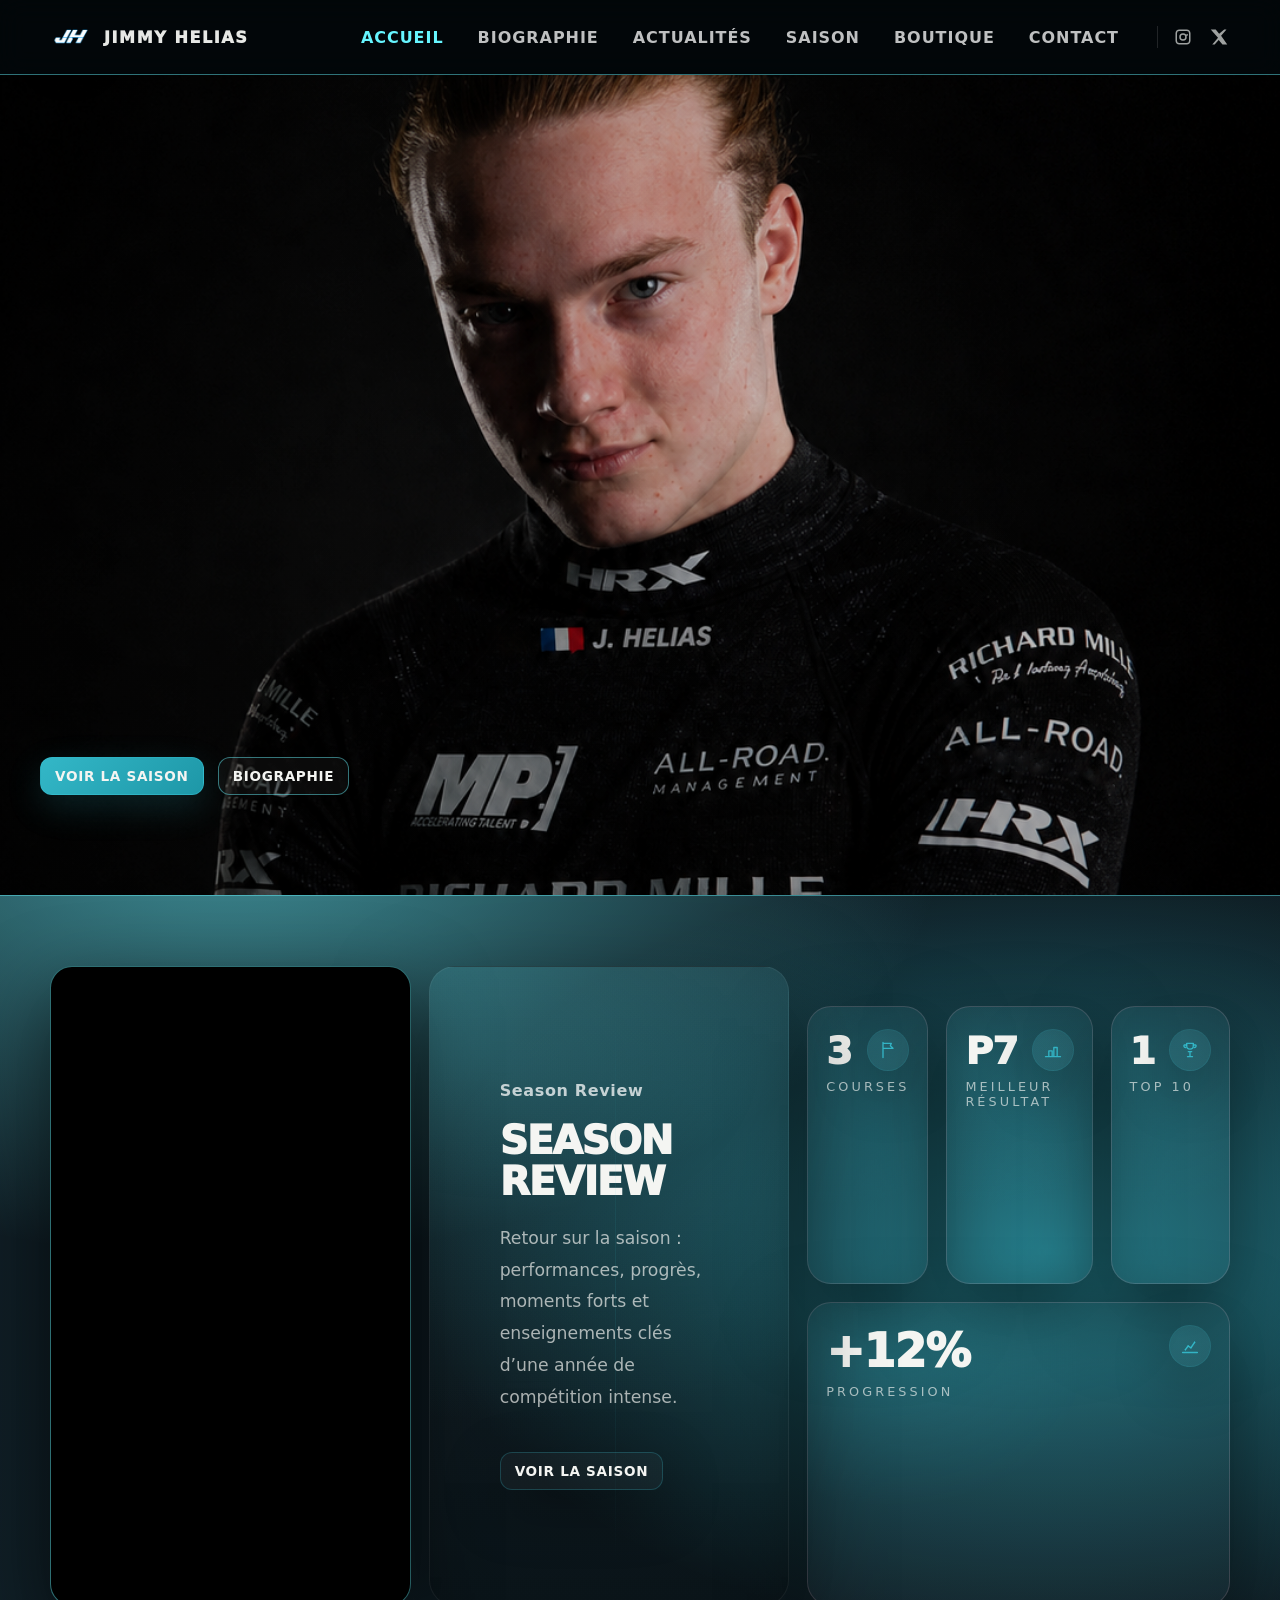
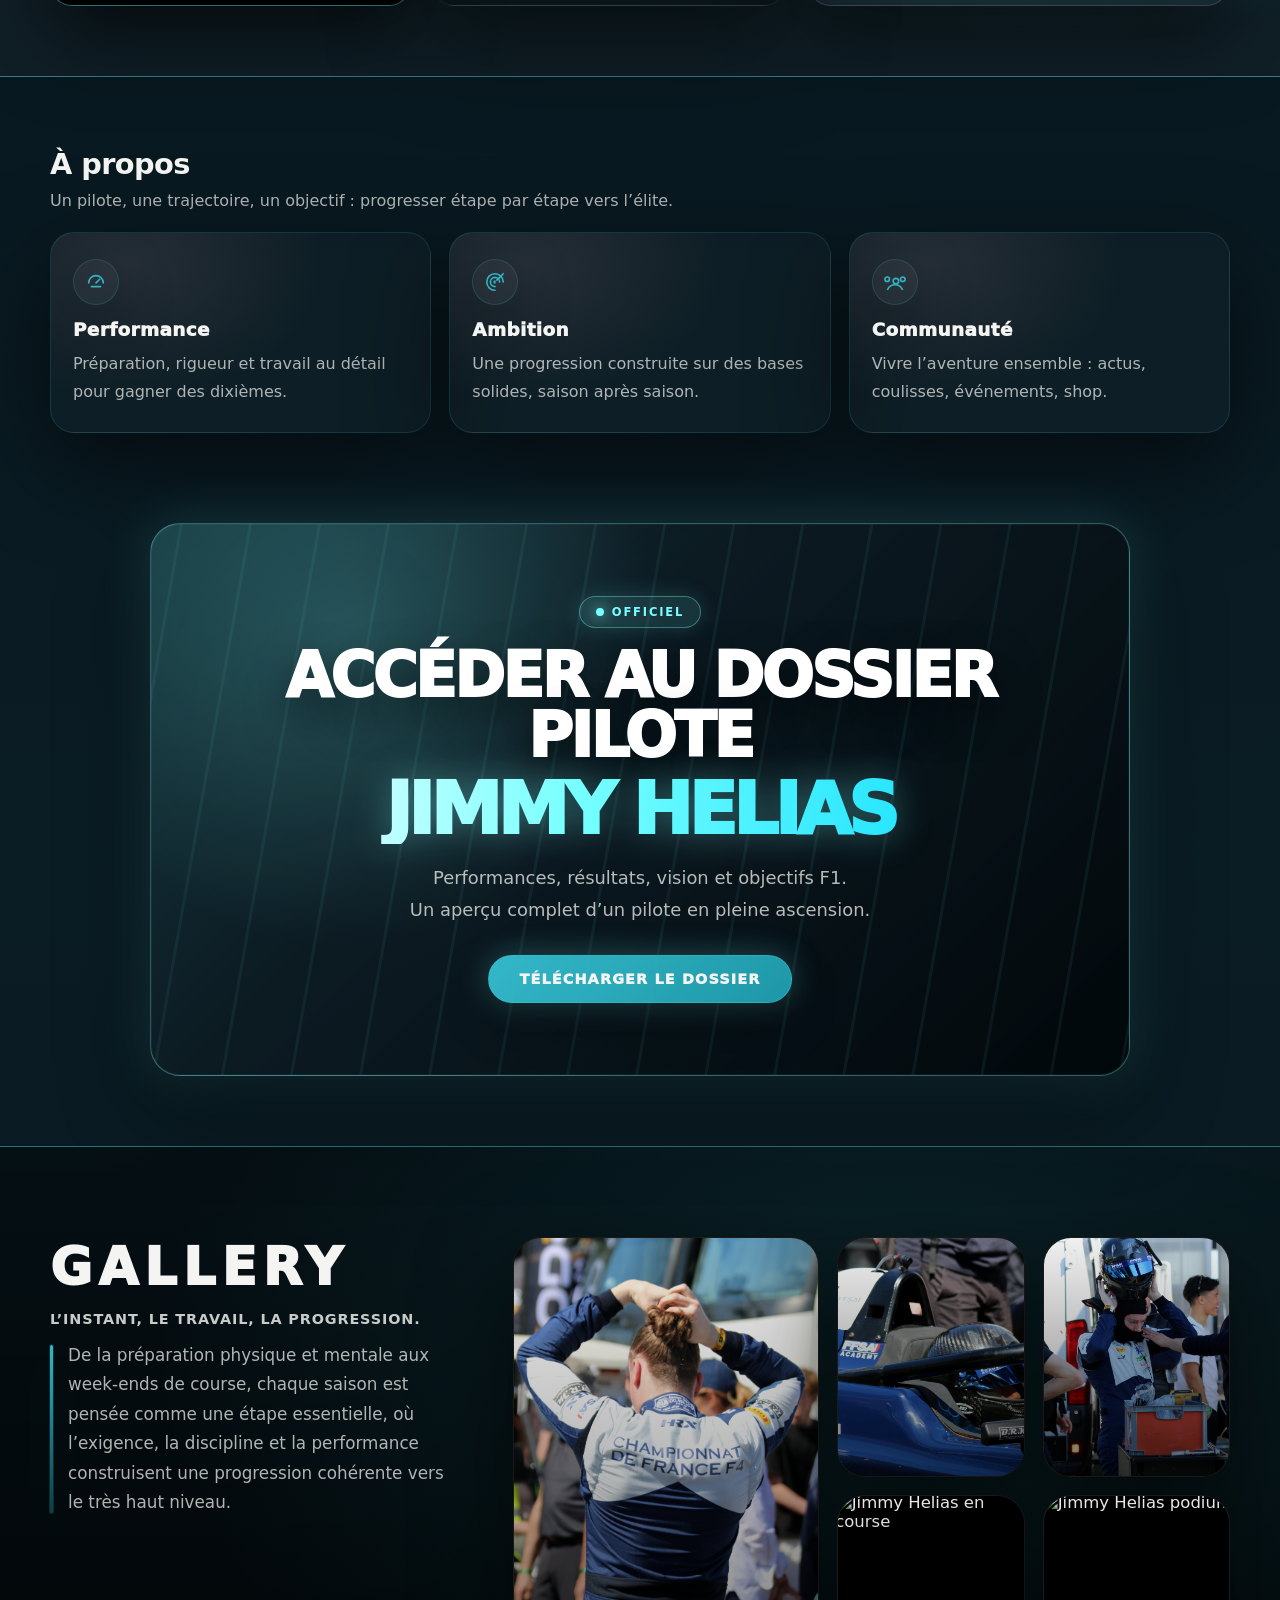
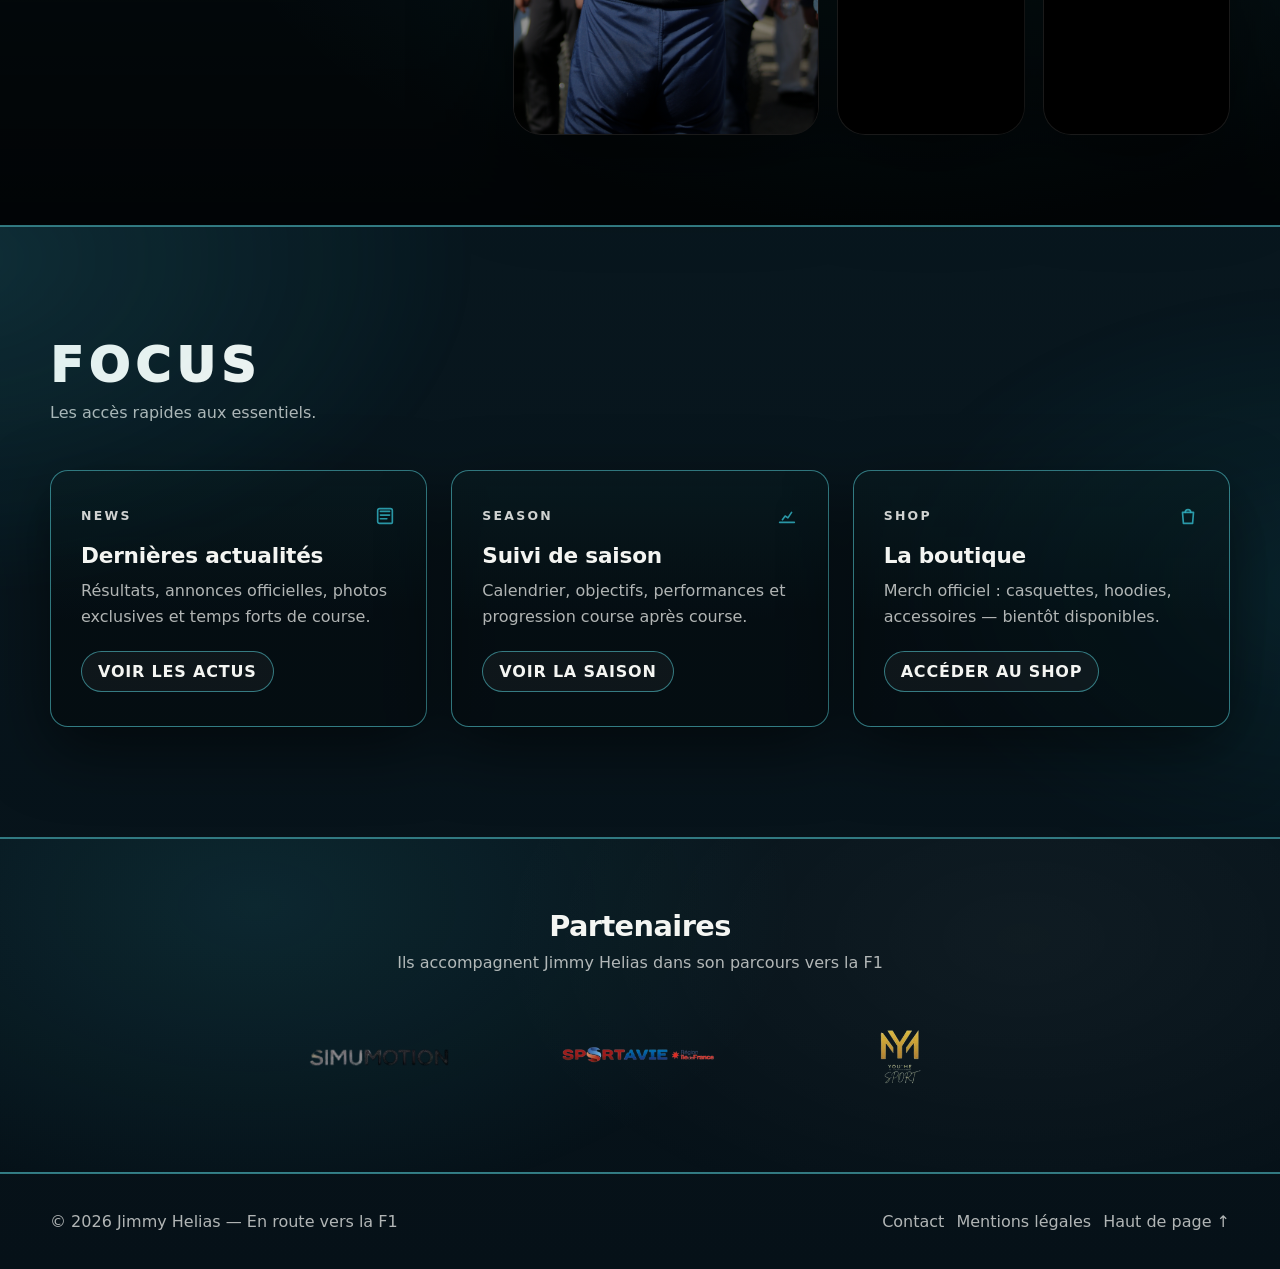
==== index.html @ 4a818747 "ajout des mentions legales" ====
<!doctype html>
<html lang="fr">
<head>
  <meta charset="utf-8" />
  <meta name="viewport" content="width=device-width, initial-scale=1" />
  <title>Jimmy Helias</title>
  <meta name="description" content="Site officiel de Jimmy Helias, pilote F4. En route vers la F1." />
  <link rel="stylesheet" href="assets/css/style.css" />
</head>

<script>
  (function(){
    const links = document.querySelectorAll('.gallerySection .galleryCard');
    if(!links.length) return;

    const lb = document.createElement('div');
    lb.className = 'lightbox';
    lb.innerHTML = `
      <button class="lb-close" aria-label="Fermer">×</button>
      <img class="lb-img" alt="">
    `;
    document.body.appendChild(lb);

    const img = lb.querySelector('.lb-img');
    const closeBtn = lb.querySelector('.lb-close');

    function open(src, alt){
      img.src = src;
      img.alt = alt || '';
      lb.classList.add('is-open');
      document.body.style.overflow = 'hidden';
    }
    function close(){
      lb.classList.remove('is-open');
      img.src = '';
      document.body.style.overflow = '';
    }

    links.forEach(a=>{
      a.addEventListener('click', (e)=>{
        e.preventDefault();
        const im = a.querySelector('img');
        open(a.getAttribute('href') || im.src, im?.alt);
      });
    });

    closeBtn.addEventListener('click', close);
    lb.addEventListener('click', (e)=>{ if(e.target === lb) close(); });
    document.addEventListener('keydown', (e)=>{ if(e.key === 'Escape') close(); });
  })();
</script>


<body>

  <!-- ================= INTRO : F1 START LIGHTS ================= -->
  <!-- ================= INTRO AVEC LOGO ================= -->
<div id="introLuxe" aria-hidden="true">
  <div class="luxe-bg" aria-hidden="true"></div>

  <div class="luxe-center">
    <img id="luxeLogo" src="assets/img/JH_NEON.png" alt="H88">
    <div class="luxe-sub">EN ROUTE VERS LA F1</div>
  </div>

  <!-- orb glow qui voyage vers le titre -->
  <div id="luxeOrb" aria-hidden="true"></div>

  <!-- flash doux à l'arrivée -->
  <div id="luxeFlash" aria-hidden="true"></div>
</div>


  <!-- ================= FIN INTRO : F1 START LIGHTS ================= -->



<header class="site-header">
  <div class="container header-inner">
    <a class="brand" href="index.html" aria-label="Accueil">
      <img class="brand-logo" src="assets/img/JH_NEON.png" alt="H88" />
      <span class="brand-name">JIMMY HELIAS</span>
    </a>

    <button class="burger" type="button" aria-label="Ouvrir le menu" aria-expanded="false">
      <span></span><span></span><span></span>
    </button>

    <nav class="nav" aria-label="Navigation principale">
  <a class="nav-link is-active" href="index.html">Accueil</a>
  <a class="nav-link" href="biography.html">Biographie</a>
  <a class="nav-link" href="news.html">Actualités</a>
  <a class="nav-link" href="season.html">Saison</a>
  <a class="nav-link" href="shop.html">Boutique</a>
  <a class="nav-link" href="contact.html">Contact</a>

  <!--  Réseaux sociaux -->
  <div class="nav-socials" aria-label="Réseaux sociaux">
    <a class="nav-social" href="https://www.instagram.com/jimmy.helias/" target="_blank" rel="noopener" aria-label="Instagram">
      <svg viewBox="0 0 24 24" class="nav-icon" aria-hidden="true">
        <path d="M7 2C4.24 2 2 4.24 2 7v10c0 2.76 2.24 5 5 5h10c2.76 0 5-2.24 5-5V7c0-2.76-2.24-5-5-5H7zm10 2a3 3 0 0 1 3 3v10a3 3 0 0 1-3 3H7a3 3 0 0 1-3-3V7a3 3 0 0 1 3-3h10zm-5 3a5 5 0 1 0 0 10 5 5 0 0 0 0-10zm0 2a3 3 0 1 1 0 6 3 3 0 0 1 0-6zm5.5-.9a1.1 1.1 0 1 0 0 2.2 1.1 1.1 0 0 0 0-2.2z"/>
      </svg>
    </a>

    <a class="nav-social" href="https://x.com/" target="_blank" rel="noopener" aria-label="X">
      <svg viewBox="0 0 24 24" class="nav-icon" aria-hidden="true">
        <path d="M18.9 2H22l-7.2 8.2L23 22h-6.4l-5-6.1L6.2 22H3l7.7-8.9L1 2h6.6l4.6 5.6L18.9 2z"/>
      </svg>
    </a>
  </div>
</nav>

  </div>
</header>

<main>


  <!-- ================= HERO ================= -->
  <section class="hero hero-cinematic" id="top">
  <img
    class="hero-bg-image"
    src="assets/img/jimmyPhotoProShoot.png"
    alt="Jimmy Helias – Pilote F4"
  >

  <div class="hero-overlay" aria-hidden="true"></div>

  <div class="container hero-content hero-content--buttons-only">
    <div class="hero-copy hero-copy--buttons-only">
      <div class="actions hero-actions-only">
        <a class="btn btn-primary" href="season.html">Voir la saison</a>
        <a class="btn btn-outline" href="biography.html">Biographie</a>
      </div>
    </div>
  </div>
</section>



<section class="section alt" id="videos">
  <div class="container videos-layout">

    <!-- LEFT : videos -->
    <div class="videos-left">

      <div class="video-grid">
        <div class="video-card">
          <video src="assets/vdo/vdo1.mp4" autoplay muted loop playsinline></video>
        </div>


    <!-- RIGHT : season review -->
    <aside class="season-review">
      <span class="season-tag">Season Review</span>

      <h3>SEASON REVIEW</h3>

      <p>
        Retour sur la saison : performances, progrès, moments forts
        et enseignements clés d’une année de compétition intense.
      </p>

      <a href="season.html" class="btn btn-outline">
        Voir la saison
      </a>
    </aside>

  <div class="season-stats">
  <div class="stat">
    <div class="stat-top">
      <span class="value">3</span>

      <span class="stat-icoWrap">
        <!-- Flag icon -->
        <svg class="stat-ico" viewBox="0 0 24 24" aria-hidden="true">
          <path d="M6 3v18M6 4h10l-1.2 3L18 10H6" fill="none" stroke="currentColor" stroke-width="1.8" stroke-linecap="round" stroke-linejoin="round"/>
        </svg>
      </span>
    </div>
    <span class="label">Courses</span>
  </div>

  <div class="stat">
    <div class="stat-top">
      <span class="value">P7</span>

      <span class="stat-icoWrap">
        <!-- Podium icon -->
        <svg class="stat-ico" viewBox="0 0 24 24" aria-hidden="true">
          <path d="M7 20v-7h4v7M13 20V9h4v11M3 20h18" fill="none" stroke="currentColor" stroke-width="1.8" stroke-linecap="round" stroke-linejoin="round"/>
        </svg>
      </span>
    </div>
    <span class="label">Meilleur résultat</span>
  </div>

  <div class="stat">
    <div class="stat-top">
      <span class="value">1</span>

      <span class="stat-icoWrap">
        <!-- Trophy icon -->
        <svg class="stat-ico" viewBox="0 0 24 24" aria-hidden="true">
          <path d="M8 4h8v3a4 4 0 0 1-8 0V4Z" fill="none" stroke="currentColor" stroke-width="1.8" stroke-linejoin="round"/>
          <path d="M10 14h4M9 20h6M12 14v6" fill="none" stroke="currentColor" stroke-width="1.8" stroke-linecap="round"/>
          <path d="M8 6H5a2 2 0 0 0 2 3M16 6h3a2 2 0 0 1-2 3" fill="none" stroke="currentColor" stroke-width="1.8" stroke-linecap="round" stroke-linejoin="round"/>
        </svg>
      </span>
    </div>
    <span class="label">Top 10</span>
  </div>

  <div class="stat wide">
    <div class="stat-top">
      <span class="value">+12%</span>

      <span class="stat-icoWrap">
        <!-- Chart icon -->
        <svg class="stat-ico big" viewBox="0 0 24 24" aria-hidden="true">
          <path d="M4 19h16M7 16l3-4 3 2 4-6" fill="none" stroke="currentColor" stroke-width="1.8" stroke-linecap="round" stroke-linejoin="round"/>
          <path d="M7 16v0M10 12v0M13 14v0M17 8v0" fill="none" stroke="currentColor" stroke-width="1.8" stroke-linecap="round"/>
        </svg>
      </span>
    </div>
    <span class="label">Progression</span>
  </div>
</div>

</section>



  <!-- ================= À PROPOS ================= -->
  <section class="section" id="about">
  <div class="container">
    <div class="section-head">
      <h2>À propos</h2>
      <p>Un pilote, une trajectoire, un objectif : progresser étape par étape vers l’élite.</p>
    </div>

    <div class="about-grid">

      <article class="about-card">
        <div class="about-icoWrap">
          <!-- Speed / Performance -->
          <svg class="about-ico" viewBox="0 0 24 24" aria-hidden="true">
            <path d="M4 13a8 8 0 1 1 16 0" fill="none" stroke="currentColor" stroke-width="1.8" stroke-linecap="round"/>
            <path d="M12 13l4-4" fill="none" stroke="currentColor" stroke-width="1.8" stroke-linecap="round"/>
            <path d="M7 17h10" fill="none" stroke="currentColor" stroke-width="1.8" stroke-linecap="round"/>
          </svg>
        </div>
        <h3>Performance</h3>
        <p>Préparation, rigueur et travail au détail pour gagner des dixièmes.</p>
      </article>

      <article class="about-card">
        <div class="about-icoWrap">
          <!-- Target / Ambition -->
          <svg class="about-ico" viewBox="0 0 24 24" aria-hidden="true">
            <path d="M12 21a9 9 0 1 1 9-9" fill="none" stroke="currentColor" stroke-width="1.8" stroke-linecap="round"/>
            <path d="M12 17a5 5 0 1 1 5-5" fill="none" stroke="currentColor" stroke-width="1.8" stroke-linecap="round"/>
            <path d="M12 13a1 1 0 1 1 0-2" fill="none" stroke="currentColor" stroke-width="1.8" stroke-linecap="round"/>
            <path d="M14 10l7-7" fill="none" stroke="currentColor" stroke-width="1.8" stroke-linecap="round"/>
          </svg>
        </div>
        <h3>Ambition</h3>
        <p>Une progression construite sur des bases solides, saison après saison.</p>
      </article>

      <article class="about-card">
        <div class="about-icoWrap">
          <!-- Community -->
          <svg class="about-ico" viewBox="0 0 24 24" aria-hidden="true">
            <path d="M16 11a3 3 0 1 0-6 0c0 1.7 1.3 3 3 3s3-1.3 3-3Z" fill="none" stroke="currentColor" stroke-width="1.8" stroke-linejoin="round"/>
            <path d="M4 20c1.5-3 4.3-5 8-5s6.5 2 8 5" fill="none" stroke="currentColor" stroke-width="1.8" stroke-linecap="round"/>
            <path d="M6 9a2.5 2.5 0 1 0-5 0c0 1.4 1.1 2.5 2.5 2.5S6 10.4 6 9Z" fill="none" stroke="currentColor" stroke-width="1.8" stroke-linejoin="round"/>
            <path d="M23 9a2.5 2.5 0 1 0-5 0c0 1.4 1.1 2.5 2.5 2.5S23 10.4 23 9Z" fill="none" stroke="currentColor" stroke-width="1.8" stroke-linejoin="round"/>
          </svg>
        </div>
        <h3>Communauté</h3>
        <p>Vivre l’aventure ensemble : actus, coulisses, événements, shop.</p>
      </article>

    </div>


    <div class="about-cta ultra">

  <div class="about-cta-content">
    <span class="cta-badge">Officiel</span>

    <h3>
      Accéder au dossier pilote
      <span class="cta-accent">Jimmy Helias</span>
    </h3>

    <p>
      Performances, résultats, vision et objectifs F1.<br>
      Un aperçu complet d’un pilote en pleine ascension.
    </p>

    <a href="assets/pdf/dossier_jimmy.pdf" class="btn btn-primary" target="_blank">
      Télécharger le dossier
    </a>
  </div>

</div>



  </div>
</section>

<!-- ================= gallery ================= -->

<section class="section gallerySection" id="gallery">
  <div class="container galleryLayout">

    <!-- LEFT (sticky) -->
    <div class="galleryLeft">
      <div class="galleryHead">
        <h2 class="galleryTitle">GALLERY</h2>
        <p class="galleryKicker">L’instant, le travail, la progression.</p>

        <blockquote class="galleryQuote">
          <span class="quoteBar" aria-hidden="true"></span>
          <p>
            De la préparation physique et mentale aux week-ends de course, chaque saison est pensée comme une étape essentielle,
            où l’exigence, la discipline et la performance construisent une progression cohérente vers le très haut niveau.
          </p>
        </blockquote>
      </div>
    </div>

    <!-- RIGHT (grid) -->
    <div class="galleryRight">
     <div class="galleryGrid galleryGrid--mag">

  <a class="galleryCard g2" href="assets/img/Dos.JPG">
    <img src="assets/img/Dos.JPG" alt="Jimmy Helias casque" />
  </a>

  <a class="galleryCard g3" href="assets/img/Voiture4.JPG">
    <img src="assets/img/Voiture4.JPG" alt="Jimmy Helias portrait kart" />
  </a>

  <!--  IMAGE AJOUTÉE ICI POUR COMBLER LE TROU -->
  <a class="galleryCard g7" href="assets/img/file.JPG">
    <img src="assets/img/file.JPG" alt="Jimmy Helias en course" />
  </a>

  <a class="galleryCard g4" href="assets/img/EnfileCasque.JPG">
    <img src="assets/img/EnfileCasque.JPG" alt="Jimmy Helias en piste" />
  </a>

  <a class="galleryCard g5" href="assets/img/VoitureDepart.JPG">
    <img src="assets/img/VoitureDepart.JPG" alt="Jimmy Helias podium" />
  </a>

  <a class="galleryCard g6" href="assets/img/EnfileCasque.JPG">
    <img src="assets/img/EnfileCasque.JPG" alt="Jimmy Helias trophée" />
  </a>

</div>

    </div>

  </div>
</section>


  <!-- ================= FOCUS ================= -->
  <!-- ================= FOCUS ================= -->
<section class="section focusSection" id="focus">
  <div class="focusBg" aria-hidden="true"></div>

  <div class="container">
    <div class="focusHead">
      <h2 class="focusTitle">FOCUS</h2>
      <p class="focusSubtitle">Les accès rapides aux essentiels.</p>
    </div>

    <div class="focusGrid">

      <!-- NEWS -->
      <article class="focusCard">
        <div class="focusTop">
          <span class="focusTag">NEWS</span>

          <svg class="focusIco" viewBox="0 0 24 24" aria-hidden="true">
            <path d="M7 7h10M7 11h10M7 15h7" fill="none" stroke="currentColor" stroke-width="1.8" stroke-linecap="round"/>
            <path d="M6 4h12a2 2 0 0 1 2 2v13a1 1 0 0 1-1 1H6a2 2 0 0 1-2-2V6a2 2 0 0 1 2-2Z"
              fill="none" stroke="currentColor" stroke-width="1.8" stroke-linejoin="round"/>
          </svg>
        </div>

        <h3>Dernières actualités</h3>
        <p>Résultats, annonces officielles, photos exclusives et temps forts de course.</p>
        <a class="focusBtn" href="news.html">Voir les actus</a>
      </article>

      <!-- SEASON -->
      <article class="focusCard">
        <div class="focusTop">
          <span class="focusTag">SEASON</span>

          <svg class="focusIco" viewBox="0 0 24 24" aria-hidden="true">
            <path d="M4 19h16" fill="none" stroke="currentColor" stroke-width="1.8" stroke-linecap="round"/>
            <path d="M7 16l3-4 3 2 4-6" fill="none" stroke="currentColor" stroke-width="1.8" stroke-linecap="round" stroke-linejoin="round"/>
          </svg>
        </div>

        <h3>Suivi de saison</h3>
        <p>Calendrier, objectifs, performances et progression course après course.</p>
        <a class="focusBtn" href="season.html">Voir la saison</a>
      </article>

      <!-- SHOP -->
      <article class="focusCard">
        <div class="focusTop">
          <span class="focusTag">SHOP</span>

          <svg class="focusIco" viewBox="0 0 24 24" aria-hidden="true">
            <path d="M6 8h12l-1 12H7L6 8Z" fill="none" stroke="currentColor" stroke-width="1.8" stroke-linejoin="round"/>
            <path d="M9 8a3 3 0 0 1 6 0" fill="none" stroke="currentColor" stroke-width="1.8" stroke-linecap="round"/>
          </svg>
        </div>

        <h3>La boutique</h3>
        <p>Merch officiel : casquettes, hoodies, accessoires — bientôt disponibles.</p>
        <a class="focusBtn" href="shop.html">Accéder au shop</a>
      </article>

    </div>
  </div>
</section>

<section class="partnersSection">
  <div class="container">

    <div class="section-head">
      <h2>Partenaires</h2>
      <p>Ils accompagnent Jimmy Helias dans son parcours vers la F1</p>
    </div>

    <div class="partnersGrid">

      <div class="partnerLogo">
        <img src="assets/img/partners/Partenaires a garder/simumotion.png" alt="Simumotion" />
      </div>

      <div class="partnerLogo">
        <img src="assets/img/partners/Partenaires a garder/sportavie.png" alt="Sportavie" />
      </div>

      <div class="partnerLogo">
        <img src="assets/img/partners/Partenaires a garder/youme.png" alt="Youme Sport" />
      </div>

    </div>

  </div>
</section>



</main>

<footer class="footer">
  <div class="container footer-inner">
    <p>© <span id="year"></span> Jimmy Helias — En route vers la F1</p>
    <div class="footer-links">
      <a href="contact.html">Contact</a>
      <a href="mentions-legales.html">Mentions légales</a>
      <a href="#top">Haut de page ↑</a>
    </div>
  </div>
</footer>

<script src="assets/js/main.js"></script>
<script>
  document.getElementById("year").textContent = new Date().getFullYear();
</script>




<script>
(() => {
  const intro = document.getElementById("introLuxe");
  const logo  = document.getElementById("luxeLogo");
  const orb   = document.getElementById("luxeOrb");
  const flash = document.getElementById("luxeFlash");
  const target = document.getElementById("heroTitle");

  document.body.classList.add("intro-lock");

  const px = n => `${Math.round(n)}px`;

  function exitClean(){
    document.body.classList.remove("intro-lock");
    document.body.classList.add("intro-reveal");
    intro.classList.add("is-out");
    setTimeout(() => intro.remove(), 700);
  }

  window.addEventListener("load", () => {
    if(!target){
      console.warn("[IntroLuxe] Ajoute id='heroTitle' sur ton H1.");
      setTimeout(exitClean, 1200);
      return;
    }

    // pause courte pour laisser respirer le logo
    setTimeout(() => {
      const rLogo = logo.getBoundingClientRect();
      const rT = target.getBoundingClientRect();

      // départ : centre logo
      const startX = rLogo.left + rLogo.width / 2;
      const startY = rLogo.top  + rLogo.height / 2;

      // arrivée : sur le titre (zone “haut gauche” élégante)
      const endX = rT.left + Math.min(92, rT.width * 0.22);
      const endY = rT.top  + Math.min(38, rT.height * 0.45);

      // placer orb au départ
      orb.style.left = px(startX - 9);
      orb.style.top  = px(startY - 9);
      orb.style.opacity = "1";

      // logo se fond délicatement
      logo.animate([
        { opacity: 1, transform: "translateY(0) scale(1)", filter:"drop-shadow(0 0 22px rgba(24,194,125,.22))" },
        { opacity: 0, transform: "translateY(0) scale(.985)", filter:"drop-shadow(0 0 0 rgba(24,194,125,0))" }
      ], { duration: 520, easing: "cubic-bezier(.2,1,.2,1)", fill: "forwards" });

      // trajectoire : courbe subtile (très luxe)
      const midX = (startX + endX)/2 + 80;
      const midY = (startY + endY)/2 - 60;

      // travel orb
      orb.animate([
        { left: px(startX - 9), top: px(startY - 9), transform:"scale(1.0)" },
        { left: px(midX   - 9), top: px(midY   - 9), transform:"scale(1.55)" },
        { left: px(endX   - 9), top: px(endY   - 9), transform:"scale(1.10)" }
      ], { duration: 1050, easing: "cubic-bezier(.2,1,.2,1)", fill: "forwards" });

      // pulsation douce (pas agressive)
      orb.animate([
        { boxShadow:"0 0 14px rgba(24,194,125,.55), 0 0 46px rgba(24,194,125,.18)" },
        { boxShadow:"0 0 20px rgba(24,194,125,.70), 0 0 70px rgba(24,194,125,.22)" },
        { boxShadow:"0 0 14px rgba(24,194,125,.55), 0 0 46px rgba(24,194,125,.18)" }
      ], { duration: 1050, easing:"ease-in-out", fill:"forwards" });

      // arrivée : flash doux + halo sur titre + orb qui se dissout
      setTimeout(() => {
        flash.style.setProperty("--fx", px(endX));
        flash.style.setProperty("--fy", px(endY));
        flash.animate([{opacity:0},{opacity:1},{opacity:0}], {
          duration: 420, easing:"ease-out", fill:"forwards"
        });

        target.animate([
          { filter:"drop-shadow(0 0 0 rgba(24,194,125,0))" },
          { filter:"drop-shadow(0 0 22px rgba(24,194,125,.35))" },
          { filter:"drop-shadow(0 0 0 rgba(24,194,125,0))" }
        ], { duration: 520, easing:"cubic-bezier(.2,1,.2,1)" });

        orb.animate([
          { opacity:1, transform:"scale(1.10)" },
          { opacity:0, transform:"scale(2.0)" }
        ], { duration: 520, easing:"ease-out", fill:"forwards" });

      }, 980);

      // sortie + reveal
      setTimeout(exitClean, 1450);

    }, 650);
  });
})();
</script>


</body>
</html>
---- assets/css/style.css ----
:root{
  --bg:#061118;
  --bg2:#0a1c24;

  --text:#f4f5f2;
  --muted:rgba(244,245,242,.72);

  --line:rgba(102,245,255,.45);

  --green:#66f5ff;
  --green2:#33eaff;

  --shadow: 0 18px 55px rgba(0,0,0,.45);
  --radius: 18px;
  --max: 1180px;
}



*{box-sizing:border-box}
html{scroll-behavior:smooth}

body{
  margin:0;
  font-family: system-ui, -apple-system, Segoe UI, Roboto, Arial, sans-serif;
  color:var(--text);
  background:
    radial-gradient(1200px 760px at 18% 18%, rgba(102,245,255,.55), transparent 60%),
    radial-gradient(1050px 650px at 82% 28%, rgba(51,234,255,.45), transparent 60%),
    linear-gradient(180deg, var(--bg) 0%, var(--bg2) 55%, var(--bg) 100%);
}



a{color:inherit; text-decoration:none}
img{max-width:100%; display:block}
.container{width:min(var(--max), calc(100% - 48px)); margin-inline:auto}

/* ================= SECTIONS ================= */
.section{padding:70px 0}
.section.alt{
  background: rgba(255,255,255,.03);
  border-top:1px solid var(--line);
  border-bottom:1px solid var(--line);
}
.section-head{margin-bottom:22px}
.section-head h2{
  margin:0 0 10px;
  font-size:1.8rem;
  letter-spacing:-.02em
}
.section-head p{
  margin:0;
  color:var(--muted);
  max-width:75ch
}

/* ================= HEADER ================= */
.site-header{
  position:sticky;
  top:0;
  z-index:50;
  background: rgba(0,0,0,.62);  /* avant .78 */
  backdrop-filter: blur(12px);
  border-bottom:1px solid var(--line);
}

.header-inner{
  display:flex;
  align-items:center;
  justify-content:space-between;
  gap:16px;
  padding:16px 0;
}
.brand{
  display:flex;
  align-items:center;
  gap:12px;
  font-weight:950;
  letter-spacing:.10em;
  text-transform:uppercase;
}
.brand-logo{
  width:42px;
  height:42px;
  object-fit:contain;
  filter: drop-shadow(0 12px 25px rgba(0,0,0,.45));
}
.brand-name{
  font-size:1rem;
  opacity:.95
}

.nav{
  display:flex;
  align-items:center;
  gap:14px
}
.nav-link{
  font-weight:850;
  letter-spacing:.06em;
  text-transform:uppercase;
  color:rgba(255,255,255,.75);
  padding:10px;
  border-radius:12px;
  transition:.2s ease;
}
.nav-link:hover{
  color:#fff;
  background:rgba(255,255,255,.06)
}
.nav-link.is-active{
  color:var(--green)
}

.burger{
  display:none;
  width:44px;
  height:44px;
  border-radius:14px;
  border:1px solid var(--line);
  background: rgba(255,255,255,.04);
  cursor:pointer;
}
.burger span{
  display:block;
  width:20px;
  height:2px;
  background: var(--text);
  margin:4px auto;
  border-radius:999px;
}

/* ================= HERO ================= */

.hero.hero-cinematic{
  position:relative;
  min-height:calc(100vh - 80px);
  display:flex;
  align-items:flex-end;
  overflow:hidden;
  background:#050708;
}

.hero-bg-image{
  position:absolute;
  inset:0;
  width:100%;
  height:100%;
  object-fit:cover;
  object-position:center;
  z-index:1;
}

.hero-overlay{
  position:absolute;
  inset:0;
  z-index:2;
  background:
    linear-gradient(90deg, rgba(0,0,0,.45) 0%, rgba(0,0,0,.22) 38%, rgba(0,0,0,.08) 100%),
    linear-gradient(180deg, rgba(0,0,0,.08) 0%, rgba(0,0,0,.04) 40%, rgba(0,0,0,.28) 100%);
}


/* position des boutons */
.hero-content{
  position:relative;
  z-index:3;
  width:100%;
  padding-bottom:100px; /* descend les boutons */
}

.hero-copy{
  max-width:620px;
  margin-left:40px; /* décale les boutons vers la droite */
}

/* boutons */
.actions{
  display:flex;
  gap:14px;
  align-items:center;
}

/* boutons plus petits */
.btn{
  display:inline-flex;
  align-items:center;
  justify-content:center;
  padding:10px 14px; /* réduit */
  border-radius:12px;
  font-size:.85rem; /* plus petit */
  font-weight:900;
  letter-spacing:.05em;
  text-transform:uppercase;
  border:1px solid var(--line);
  transition:.2s ease;
}

.btn-primary{
  background:linear-gradient(135deg, rgba(54,193,210,.95), rgba(31,159,176,.95));
  border-color:rgba(54,193,210,.45);
  box-shadow:0 12px 35px rgba(54,193,210,.18);
}

.btn-primary:hover{
  transform:translateY(-2px);
}

.btn-outline{
  background:rgba(255,255,255,.04);
}

.btn-outline:hover{
  background:rgba(255,255,255,.08);
}

/* on masque les anciens éléments hero */
.kicker,
.hero-main-title,
.hero-baseline,
.hero-slogan,
.hero-sub,
.hero-grid,
.hero-bg,
.hero-right,
.photoWrap,
.hero-photo,
.badge,
.hero-title-layered,
.hero-role{
  display:none;
}

/* mobile */
@media (max-width:760px){

  .hero-content{
    padding-bottom:80px;
  }

  .actions{
    flex-direction:column;
    width:100%;
  }

  .actions .btn{
    width:100%;
  }

}

/* ================= FIN HERO ================= */


/* ================= FOOTER ================= */
.footer{
  border-top:1px solid var(--line);
  padding:22px 0;
  color:var(--muted);
}
.footer-inner{
  display:flex;
  align-items:center;
  justify-content:space-between;
  gap:12px;
  flex-wrap:wrap;
}
.footer-links{
  display:flex;
  gap:12px
}
.footer-links a:hover{
  text-decoration:underline
}

/* ================= RESPONSIVE ================= */
@media (max-width: 920px){
  .hero-grid{
    grid-template-columns:1fr;
    gap:22px
  }
  .photoWrap{
    margin:0;
    width:min(520px, 100%)
  }
}

@media (max-width: 760px){
  .burger{display:block}
  .nav{
    position:fixed;
    inset:78px 16px auto 16px;
    display:none;
    flex-direction:column;
    gap:10px;
    padding:14px;
    border-radius:18px;
    background: rgba(0,0,0,.92);
    border:1px solid var(--line);
    box-shadow: var(--shadow);
  }
  .nav.is-open{display:flex}
  .nav-link{
    width:100%;
    text-align:left
  }
}

/* ================= VIDEOS ================= */
.video-grid{
  display:grid;
  grid-template-columns: repeat(3, 1fr);
  gap:18px;
}

.video-card{
  position:relative;
  border-radius:22px;
  overflow:hidden;
  border:1px solid var(--line);
  background:#000;
  box-shadow: 0 30px 80px rgba(0,0,0,.65);
  transition:.35s ease;
}

.video-card:hover{
  transform: translateY(-6px);
  box-shadow: 0 40px 110px rgba(0,0,0,.85);
}

.video-card video{
  width:100%;
  height:100%;
  aspect-ratio: 9 / 16;
  object-fit:cover;
  display:block;
}

/* mobile */
@media (max-width: 920px){
  .video-grid{
    grid-template-columns:1fr;
  }
}

.video-card video{
  width:100%;
  height:100%;
  aspect-ratio: 9 / 16;
  object-fit:cover;
  display:block;
  pointer-events:none; /* empêche clic/pause */
}

/* ====== Social icons in navbar ====== */
.nav-socials{
  display:flex;
  align-items:center;
  gap:14px;
  margin-left:14px;
  padding-left:14px;
  border-left:1px solid rgba(255,255,255,.12);
}

.nav-social{
  display:flex;
  align-items:center;
  justify-content:center;
  width:22px;
  height:22px;
}

.nav-icon{
  width:18px;
  height:18px;
  fill: currentColor;
  color: rgba(244,245,242,.72);
  transition: transform .2s ease, color .2s ease, opacity .2s ease;
  opacity:.9;
}

.nav-social:hover .nav-icon{
  color: var(--green);
  transform: translateY(-2px);
  opacity:1;
}

/*  Option : cacher sur mobile si ton burger gère la nav différemment */
@media (max-width: 900px){
  .nav-socials{
    border-left:0;
    padding-left:0;
    margin-left:0;
  }
}


/* ================= OVERRIDE : SEASON REVIEW FULL RIGHT ================= */
/*  ne touche pas à la vidéo : on agit uniquement sur la colonne droite */

.videos-layout{
  /* garde ton layout, mais assure que la colonne droite s'étire */
  align-items: stretch;
}

/*  la colonne droite remplit toute la hauteur dispo */
.season-review{
  width:100%;
  height:100%;
  min-height: 680px;           /* ajuste si besoin, mais ne change pas la vidéo */
  display:flex;
  flex-direction:column;
  justify-content:center;      /* centre verticalement */
  gap:22px;
  padding:40px 60px 40px 0;    /* respire à droite */
}

/* “Season Review” (petit label) */
.season-review .season-tag{
  font-size:1rem;
  font-weight:850;
  color:rgba(255,255,255,.82);
  margin:0;
  padding:0;
  border:none;
  background:none;
  letter-spacing:.02em;
}

/* Titre */
.season-review h3{
  margin:0;
  font-size:2.5rem;
  line-height:1.05;
  font-weight:1000;
  letter-spacing:-.02em;
  text-transform:uppercase;
}

/* Texte : largeur confortable */
.season-review p{
  margin:0;
  max-width: 62ch;
  color:var(--muted);
  line-height:1.75;
  font-size:1.08rem;
}

/* Bouton */
.season-review .btn{
  margin-top:12px;
  width:max-content;
}

/* Responsive */
@media (max-width: 1100px){
  .season-review{
    min-height:auto;
    padding:0;
    justify-content:flex-start;
  }
}

/* ================= FORCE SEASON REVIEW FULL RIGHT ================= */

/*  La grille prend toute la largeur dispo */
.videos-layout{
  grid-template-columns: 520px 1fr; /* gauche = vidéo intacte | droite = plein espace */
  align-items: stretch;             /*  clé : étire la colonne droite */
}

/*  La colonne Season Review remplit TOUTE la hauteur et largeur */
.season-review{
  width:100%;
  height:100%;
  min-height:100%;                  /*  prend toute la colonne */
  
  display:flex;
  flex-direction:column;
  justify-content:center;

  padding:60px 80px 60px 0;         /* espace interne (respiration) */
  box-sizing:border-box;
}

/*  Le texte peut respirer mais la zone est pleine */
.season-review h3{
  font-size:2.6rem;
}

.season-review p{
  max-width:65ch;
}

/* Mobile : normal */
@media (max-width:1100px){
  .videos-layout{
    grid-template-columns:1fr;
  }
  .season-review{
    padding:0;
  }
}

/* ================= SEASON REVIEW : FULL RIGHT AREA ================= */

/*  La grille étire bien les colonnes */
.videos-layout{
  grid-template-columns: 520px 1fr;
  align-items: stretch;
}

/*  La colonne Season Review devient une ZONE pleine */
.season-review{
  position:relative;
  width:100%;
  height:100%;

  /* clé : le fond remplit TOUTE la droite */
  background:
    radial-gradient(800px 500px at 20% 30%, rgba(54,193,210,.18), transparent 65%),
    linear-gradient(180deg, rgba(0,0,0,.0), rgba(0,0,0,.35));

  padding:80px 100px 80px 80px; /* espace interne */
  box-sizing:border-box;

  display:flex;
  flex-direction:column;
  justify-content:center;
}

/*  Le contenu reste cadré à gauche (lisibilité premium) */
.season-review > *{
  max-width:640px;
}

/* Titre */
.season-review h3{
  font-size:3rem;
  line-height:1.05;
}

/* Texte */
.season-review p{
  line-height:1.8;
  font-size:1.08rem;
}

/* Bouton */
.season-review .btn{
  margin-top:18px;
}

/* Mobile */
@media (max-width:1100px){
  .videos-layout{
    grid-template-columns:1fr;
  }
  .season-review{
    padding:60px 24px;
    background:none;
  }
}

/* ===== SEASON STATS (droite) ===== */
.season-stats{
  display:grid;
  grid-template-columns: repeat(3, 1fr);
  gap:24px;
  margin-top:40px;
}

.stat{
  border:1px solid var(--line);
  border-radius:18px;
  padding:22px 18px;
  background: rgba(255,255,255,.03);
}

.stat.wide{
  grid-column: span 3;
}

.stat .value{
  font-size:2.2rem;
  font-weight:1000;
  letter-spacing:-.02em;
}

.stat .label{
  display:block;
  margin-top:6px;
  font-size:.8rem;
  letter-spacing:.18em;
  text-transform:uppercase;
  color:var(--muted);
}

/* ================= TUNING PREMIUM (SANS CHANGER LE LAYOUT) ================= */

/* Season review : un peu plus de respiration + contraste propre */
.season-review{
  padding:70px 70px 70px 70px;   /* + harmonieux */
  gap:20px;
  background:
    radial-gradient(900px 600px at 20% 15%, rgba(54,193,210,.16), transparent 60%),
    linear-gradient(180deg, rgba(255,255,255,.03), rgba(0,0,0,.35));
  border-radius: 26px;
  border: 1px solid rgba(255,255,255,.06);
  box-shadow: 0 35px 95px rgba(0,0,0,.55);
}

/* mini label */
.season-review .season-tag{
  font-weight:900;
  opacity:.9;
  letter-spacing:.04em;
}

/* titre : plus “F1 card” */
.season-review h3{
  font-size:2.45rem;
  letter-spacing:-.03em;
}

/* texte : un poil plus lisible */
.season-review p{
  color: rgba(244,245,242,.68);
  line-height:1.85;
}

/* bouton : plus premium (border + glow léger) */
.season-review .btn{
  border-color: rgba(54,193,210,.24);
  background: rgba(255,255,255,.03);
  box-shadow: 0 18px 55px rgba(0,0,0,.35);
}
.season-review .btn:hover{
  transform: translateY(-2px);
  border-color: rgba(54,193,210,.45);
  background: rgba(54,193,210,.08);
}

/* ================= STATS : glow discret + hauteur harmonisée ================= */
.season-stats{
  gap:18px;
}

/* cartes stats plus clean */
.stat{
  border: 1px solid rgba(254,193,210,.16);
  background:
    radial-gradient(320px 240px at 20% 20%, rgba(54,193,210,.10), transparent 60%),
    rgba(255,255,255,.02);
  box-shadow: 0 30px 80px rgba(0,0,0,.55);
  border-radius: 24px;
  min-height: 155px;
}

.stat:hover{
  transform: translateY(-6px);
  border-color: rgba(54,193,210,.30);
  box-shadow: 0 45px 120px rgba(0,0,0,.75);
}

/* valeur */
.stat .value{
  font-size:2.35rem;
}

/* label */
.stat .label{
  opacity:.9;
  letter-spacing:.24em;
}

/* grande carte */
.stat.wide{
  min-height: 180px;
}
.stat.wide .value{
  font-size:2.85rem;
}

/* ================= OPTION PRO : séparateur vertical fin (très classe) ================= */
.videos-layout{
  position:relative;
}
.videos-layout::after{
  content:"";
  position:absolute;
  top:40px;
  bottom:40px;
  left: calc(520px + 45px); /* ajuste si ton gap change */
  width:1px;
  background: linear-gradient(to bottom, transparent, rgba(54,193,210,.18), transparent);
  opacity:.55;
  pointer-events:none;
}

/* mobile : on enlève la “carte” et le séparateur */
@media (max-width:1100px){
  .season-review{
    padding:36px 22px;
    border-radius: 22px;
  }
  .videos-layout::after{display:none;}
}


/* ================= ICONS PREMIUM F1 (badge + outline fin) ================= */

.stat-top{
  display:flex;
  align-items:flex-start;
  justify-content:space-between;
  gap:14px;
}

/* badge circulaire derrière l’icône */
.stat-icoWrap{
  width:42px;
  height:42px;
  border-radius:999px;
  display:grid;
  place-items:center;

  background: rgba(255,255,255,.03);
  border: 1px solid rgba(54,193,210,.18);
  box-shadow: 0 18px 55px rgba(0,0,0,.35);

  position:relative;
  overflow:hidden;
}

.stat-icoWrap::before{
  content:"";
  position:absolute;
  inset:-2px;
  background: radial-gradient(180px 120px at 30% 25%, rgba(54,193,210,.18), transparent 60%);
  opacity:.65;
  pointer-events:none;
}

/* icône */
.stat-ico{
  width:20px;
  height:20px;
  color: rgba(54,193,210,.92);
  opacity:.95;
  transition: transform .25s ease, opacity .25s ease, color .25s ease, filter .25s ease;
}

/* grande carte */
.stat-ico.big{
  width:22px;
  height:22px;
}

/* hover premium */
.stat:hover .stat-icoWrap{
  border-color: rgba(254,193,210,.35);
  background: rgba(54,193,210,.06);
  box-shadow: 0 35px 95px rgba(0,0,0,.55);
}

.stat:hover .stat-ico{
  transform: translateY(-2px);
  opacity:1;
  filter: drop-shadow(0 10px 22px rgba(54,193,210,.22));
}

/* rendre les strokes plus "F1 outline" */
.stat-ico path{
  stroke-width:1.6 !important;
}

/* ================= ABOUT (premium cards) ================= */

.about-grid{
  display:grid;
  grid-template-columns: repeat(3, minmax(0, 1fr));
  gap:18px;
  margin-top:22px;
}

.about-card{
  position:relative;
  border-radius:24px;
  padding:26px 22px;
  border:1px solid rgba(54,193,210,.16);
  background:
    radial-gradient(320px 220px at 20% 15%, rgba(254,193,210,.10), transparent 62%),
    rgba(255,255,255,.02);
  box-shadow: 0 30px 90px rgba(0,0,0,.55);
  transition: transform .25s ease, box-shadow .25s ease, border-color .25s ease;
  overflow:hidden;
}

.about-card::after{
  content:"";
  position:absolute;
  inset:-2px;
  background: linear-gradient(120deg, transparent 35%, rgba(255,255,255,.10), transparent 65%);
  opacity:0;
  transform: translateX(-25%);
  transition: opacity .35s ease, transform .35s ease;
  pointer-events:none;
}

.about-card:hover{
  transform: translateY(-6px);
  border-color: rgba(54,193,210,.32);
  box-shadow: 0 45px 125px rgba(0,0,0,.75);
}

.about-card:hover::after{
  opacity:.35;
  transform: translateX(18%);
}

/* icon badge */
.about-icoWrap{
  width:46px;
  height:46px;
  border-radius:999px;
  display:grid;
  place-items:center;
  border:1px solid rgba(54,193,210,.18);
  background: rgba(255,255,255,.03);
  box-shadow: 0 18px 55px rgba(0,0,0,.35);
  margin-bottom:14px;
}

.about-ico{
  width:22px;
  height:22px;
  color: rgba(54,193,210,.95);
  opacity:.95;
}

.about-card h3{
  margin:0 0 10px;
  font-size:1.15rem;
  font-weight:950;
  letter-spacing:.02em;
}

.about-card p{
  margin:0;
  color: rgba(244,245,242,.70);
  line-height:1.75;
}

/* responsive */
@media (max-width: 950px){
  .about-grid{ grid-template-columns:1fr; }
}

/* ================= GALLERY (PRO LAYOUT) ================= */

.gallerySection{
  padding:90px 0;
  background:
    radial-gradient(1200px 800px at 70% 30%, rgba(54,193,210,.12), transparent 62%),
    linear-gradient(180deg, rgba(0,0,0,.40), rgba(0,0,0,.80));
  border-top:1px solid var(--line);
  border-bottom:1px solid var(--line);
}

/*  2 colonnes : texte gauche / galerie droite */
.gallerySection .container{
  display:grid;
  grid-template-columns: .9fr 1.6fr;
  gap:60px;
  align-items:start;
}

/* bloc texte */
.galleryHead{
  max-width: 520px;
  position: sticky;
  top: 120px; /* effet premium */
}

.galleryTitle{
  margin:0 0 18px;
  font-size:2.2rem;
  font-weight:1000;
  letter-spacing:.10em;
  text-transform:uppercase;
}

.galleryQuote{
  margin:0;
  font-size:1.05rem;
  line-height:1.6;
  color:rgba(244,245,242,.82);
  max-width:40ch;
  position:relative;
  padding-left:16px;
}

.quoteMark{
  color: var(--green);
  font-weight:1100;
  font-size:1.4em;
  position:relative;
  top:2px;
}


/* ================= GALLERY MOSAIC (PLACEMENT PRO) ================= */

.galleryGrid--mag{
  display:grid;
  grid-template-columns: 1.55fr .95fr .95fr;
  grid-template-rows: 240px 240px;
  gap:18px;
  grid-template-areas:
    "g2 g3 g4"
    "g2 g6 g5";
}

/* mapping */
.galleryGrid--mag .g2{ grid-area:g2; } /* HERO (casque) */
.galleryGrid--mag .g3{ grid-area:g3; }
.galleryGrid--mag .g4{ grid-area:g4; }
.galleryGrid--mag .g5{ grid-area:g5; } /* trophée en bas à droite */
.galleryGrid--mag .g6{ grid-area:g6; } /* action en bas au milieu */



/*  on cache la 6e sur desktop (sinon ça surcharge) */
.galleryGrid--mag .g6{ display:none; }

/* cards plus premium */
.galleryCard{
  position:relative;
  border-radius: 26px;
  overflow:hidden;
  border:1px solid rgba(255,255,255,.10);
  background: rgba(255,255,255,.02);
  box-shadow: 0 40px 120px rgba(0,0,0,.75);
  transition: transform .35s ease, box-shadow .35s ease, border-color .35s ease;
}

.galleryCard::after{
  content:"";
  position:absolute;
  inset:0;
  background: linear-gradient(180deg, rgba(0,0,0,.06) 0%, rgba(0,0,0,.55) 100%);
  pointer-events:none;
}

.galleryCard img{
  width:100%;
  height:100%;
  object-fit:cover;
  display:block;
  transform: scale(1.03);
  transition: transform .55s ease, filter .55s ease;
  filter: saturate(1.05) contrast(1.05);
}

.galleryCard:hover{
  transform: translateY(-8px);
  border-color: rgba(54,193,210,.35);
  box-shadow: 0 60px 160px rgba(0,0,0,.88);
}
.galleryCard:hover img{
  transform: scale(1.08);
  filter: saturate(1.15) contrast(1.12);
}

/*  responsive */
@media (max-width: 980px){
  .gallerySection .container{
    grid-template-columns:1fr;
    gap:26px;
  }
  .galleryHead{
    position:static;
    top:auto;
    max-width:none;
  }
  .galleryGrid--mag{
    grid-template-columns: 1fr;
    grid-template-rows: none;
    grid-template-areas: none;
  }
  .galleryGrid--mag .galleryCard{
    height: 320px;
  }
  .galleryGrid--mag .g6{ display:block; } /* on remet la 6e sur mobile */
}


/* ================= LIGHTBOX ================= */
.lightbox{
  position:fixed;
  inset:0;
  background: rgba(0,0,0,.82);
  backdrop-filter: blur(10px);
  display:none;
  align-items:center;
  justify-content:center;
  padding:24px;
  z-index:9999;
}

.lightbox.is-open{ display:flex; }

.lb-img{
  max-width:min(1100px, 92vw);
  max-height:82vh;
  border-radius: 22px;
  border:1px solid rgba(255,255,255,.14);
  box-shadow: 0 50px 160px rgba(0,0,0,.85);
}

.lb-close{
  position:absolute;
  top:16px;
  right:16px;
  width:44px;
  height:44px;
  border-radius:14px;
  border:1px solid rgba(255,255,255,.14);
  background: rgba(255,255,255,.06);
  color:#fff;
  font-size:28px;
  line-height:1;
  cursor:pointer;
}
.lb-close:hover{ background: rgba(255,255,255,.10); }

.galleryHead{
  display:flex;
  flex-direction:column;
  gap:14px;
  max-width: 560px; /* évite la colonne trop étroite */
}

.galleryTitle{
  margin:0;
  font-size: clamp(2.4rem, 4vw, 3.2rem);
  font-weight:1000;
  letter-spacing:.12em;
  text-transform:uppercase;
}

.galleryKicker{
  margin:0;
  color: rgba(244,245,242,.82);
  font-weight:800;
  letter-spacing:.06em;
  text-transform:uppercase;
  font-size:.9rem;
}

.galleryQuote{
  margin:0;
  position:relative;
  padding-left:18px;
}

.galleryQuote p{
  margin:0;
  color: rgba(244,245,242,.72);
  font-size: 1.05rem;
  line-height: 1.75;
  max-width: 52ch; /* lisibilité premium */
}

.quoteBar{
  position:absolute;
  left:0;
  top:.25rem;
  width:3px;
  height: calc(100% - .5rem);
  border-radius:999px;
  background: linear-gradient(180deg, rgba(54,193,210,.95), rgba(31,159,176,.35));
  box-shadow: 0 0 0 1px rgba(54,193,210,.18), 0 14px 35px rgba(54,193,210,.14);
}

/* ===== Sticky Gallery Layout ===== */
.galleryLayout{
  display:grid;
  grid-template-columns: 460px 1fr;
  gap: 48px;
  align-items:start;
}

/* le bloc texte reste visible quand tu scroll */
.galleryLeft{
  position: sticky;
  top: 110px; /* ajuste si besoin (hauteur header) */
  align-self:start;
}

/* IMPORTANT: sticky casse si un parent a overflow hidden */
.gallerySection,
.galleryLayout,
.galleryRight{
  overflow: visible !important;
}

/* Mobile: on repasse en stack normal */
@media (max-width: 980px){
  .galleryLayout{
    grid-template-columns: 1fr;
    gap: 22px;
  }
  .galleryLeft{
    position: relative;
    top: auto;
  }
}

.galleryGrid--editorial{
  display:grid;
  grid-template-columns: 2fr 1fr;
  grid-template-rows: repeat(3, 1fr);
  gap:24px;
}

/* Image principale */
.galleryCard.main{
  grid-row: 1 / span 3;
  aspect-ratio: 3 / 4;
}

/* Toutes les cards */
.galleryCard{
  position:relative;
  border-radius:28px;
  overflow:hidden;
  background:#000;
  box-shadow: 0 30px 90px rgba(0,0,0,.6);
}

/* Images */
.galleryCard img{
  width:100%;
  height:100%;
  object-fit:cover;
  transition: transform .6s ease;
}

/* Hover clean */
.galleryCard:hover img{
  transform:scale(1.06);
}


/* ================= FOCUS ================= */

.focusSection{
  position:relative;
  padding:110px 0;
  border-top:1px solid var(--line);
  border-bottom:1px solid var(--line);
  overflow:hidden;
}

/* fond animé discret */
.focusBg{
  position:absolute;
  inset:-40%;
  background:
    radial-gradient(900px 600px at 20% 25%, rgba(54,193,210,.16), transparent 60%),
    radial-gradient(800px 520px at 80% 55%, rgba(31,159,176,.12), transparent 60%);
  filter: blur(22px);
  opacity:.9;
  animation: focusFloat 10s ease-in-out infinite alternate;
  pointer-events:none;
}

@keyframes focusFloat{
  from{ transform: translate3d(-2%, -1%, 0) scale(1); }
  to  { transform: translate3d(2%, 1%, 0) scale(1.03); }
}

.focusHead{ margin-bottom:48px; }
.focusTitle{
  margin:0;
  font-size: clamp(2.2rem, 4vw, 3rem);
  letter-spacing:.12em;
  font-weight:950;
  text-transform:uppercase;
}
.focusSubtitle{
  margin:10px 0 0;
  color:var(--muted);
  max-width:60ch;
}

.focusGrid{
  display:grid;
  grid-template-columns: repeat(3, 1fr);
  gap:24px;
}

.focusCard{
  position:relative;
  padding:34px 30px;
  border-radius: var(--radius);
  border:1px solid var(--line);
  background:
    linear-gradient(180deg, rgba(54,193,210,.06), transparent 60%),
    rgba(0,0,0,.35);
  box-shadow: 0 22px 65px rgba(0,0,0,.55);
  transition: transform .32s ease, box-shadow .32s ease, border-color .32s ease;
}

.focusCard::after{
  content:"";
  position:absolute;
  inset:0;
  border-radius:inherit;
  background: radial-gradient(420px 220px at 25% 15%, rgba(54,193,210,.10), transparent 60%);
  opacity:0;
  transition: opacity .32s ease;
  pointer-events:none;
}

.focusCard:hover{
  transform: translateY(-7px);
  box-shadow: 0 30px 90px rgba(0,0,0,.70);
  border-color: rgba(254,193,210,.28);
}
.focusCard:hover::after{ opacity:1; }

.focusTop{
  display:flex;
  align-items:center;
  justify-content:space-between;
  margin-bottom:16px;
}

.focusTag{
  display:inline-block;
  font-size:.78rem;
  letter-spacing:.18em;
  font-weight:900;
  color: rgba(244,245,242,.85);
  text-transform:uppercase;
}

.focusIco{
  width:22px;
  height:22px;
  color: rgba(54,193,210,.85);
  opacity:.9;
}

.focusCard h3{
  margin:0 0 10px;
  font-size:1.35rem;
  letter-spacing:-.01em;
}

.focusCard p{
  margin:0 0 20px;
  color:var(--muted);
  line-height:1.65;
}

.focusBtn{
  display:inline-flex;
  align-items:center;
  justify-content:center;
  padding:10px 16px;
  border-radius:999px;
  font-weight:900;
  letter-spacing:.05em;
  text-transform:uppercase;
  border:1px solid var(--line);
  background: rgba(255,255,255,.04);
  transition: background .22s ease, color .22s ease, transform .22s ease;
}

.focusBtn:hover{
  background: rgba(54,193,210,.14);
  color:#fff;
  transform: translateY(-1px);
}

/* responsive */
@media (max-width: 980px){
  .focusGrid{ grid-template-columns: 1fr; }
  .focusCard{ padding:30px 26px; }
}


/* ================= PARTNERS ================= */
.partnersSection{
  padding:70px 0;
  border-top:1px solid var(--line);
  border-bottom:1px solid var(--line);
  background:
    radial-gradient(900px 520px at 20% 20%, rgba(54,193,210,.12), transparent 60%),
    radial-gradient(900px 520px at 80% 30%, rgba(255,255,255,.04), transparent 60%);
  overflow:hidden;
}

.partnersWrapper{
  position:relative;
  margin-top:32px;
  overflow:hidden;
}

.partnersTrack{
  display:flex;
  align-items:center;
  gap:48px;
  width:max-content;
  animation: partnersScroll 35s linear infinite;
}

/*  LOGOS — COULEURS ORIGINALES */
.partnerLogo{
  min-width:180px;
  height:90px;
  display:flex;
  align-items:center;
  justify-content:center;

  /*  on enlève le grayscale */
  filter: brightness(.95) contrast(1.02);
  opacity:.9;

  transition:
    filter .3s ease,
    opacity .3s ease,
    transform .3s ease;
}

.partnerLogo img{
  max-height:70px;
  max-width:160px;
  object-fit:contain;
}

/*  Hover premium mais clean */
.partnerLogo:hover{
  filter: brightness(1.05) contrast(1.08);
  opacity:1;
  transform: scale(1.06);
}

/* animation infinie */
@keyframes partnersScroll{
  from{ transform: translateX(0); }
  to{ transform: translateX(-50%); }
}

/* pause au hover */
.partnersWrapper:hover .partnersTrack{
  animation-play-state: paused;
}

/* responsive */
@media (max-width: 768px){
  .partnerLogo{
    min-width:140px;
    height:70px;
  }
  .partnerLogo img{
    max-height:55px;
  }
}


@keyframes partnersGreenFlow{
  from{
    transform: translate3d(-2%, -2%, 0) scale(1);
  }
  to{
    transform: translate3d(2%, 2%, 0) scale(1.05);
  }
}

/* grain subtil */
.partnersSection .partnersNoise{
  position:absolute;
  inset:-30%;
  z-index:-1;
  pointer-events:none;
  opacity:.06;

  background-image:url("data:image/svg+xml,%3Csvg xmlns='http://www.w3.org/2000/svg' width='280' height='280'%3E%3Cfilter id='n'%3E%3CfeTurbulence type='fractalNoise' baseFrequency='.85' numOctaves='3' stitchTiles='stitch'/%3E%3C/filter%3E%3Crect width='280' height='280' filter='url(%23n)' opacity='.5'/%3E%3C/svg%3E");
}







/* ===== Partners title centered (only this section) ===== */
.partnersSection .section-head{
  text-align:center;
  margin-bottom:26px;
}
.partnersSection .section-head h2{
  margin:0 0 10px;
}
.partnersSection .section-head p{
  margin:0 auto;
  max-width:70ch;
}






/* ================= INTRO F1 ================= */
/* ================= INTRO LUXE (clean) ================= */
#introLuxe{
  position:fixed;
  inset:0;
  z-index:999999;
  display:grid;
  place-items:center;
  background:#050708;
  overflow:hidden;
}

#introLuxe .luxe-bg{
  position:absolute;
  inset:-15%;
  background:
    radial-gradient(900px 520px at 55% 45%, rgba(54,193,210,.20), transparent 62%),
    radial-gradient(650px 420px at 30% 30%, rgba(54,193,210,.10), transparent 60%),
    linear-gradient(180deg, rgba(255,255,255,.03), transparent 35%, rgba(0,0,0,.55));
  transform:scale(1.06);
  opacity:0;
  animation: luxeBgIn 1.2s ease forwards;
}

@keyframes luxeBgIn{
  to{ opacity:1; transform:scale(1.03); }
}

#introLuxe .luxe-center{
  position:relative;
  display:flex;
  flex-direction:column;
  align-items:center;
  gap:12px;
  opacity:0;
  transform: translateY(10px);
  animation: luxeIn 1.1s cubic-bezier(.2,1,.2,1) forwards;
}

@keyframes luxeIn{
  to{ opacity:1; transform: translateY(0); }
}

#luxeLogo{
  width:160px;
  height:auto;
  display:block;
  opacity:0;
  transform: translateY(10px) scale(.96);
  filter: drop-shadow(0 0 0 rgba(54,193,210,0));
  animation: logoIn 1.1s cubic-bezier(.2,1,.2,1) forwards;
  animation-delay:.12s;
}

@keyframes logoIn{
  60%{
    opacity:1;
    transform: translateY(0) scale(1.03);
    filter: drop-shadow(0 0 28px rgba(54,193,210,.30));
  }
  100%{
    opacity:1;
    transform: translateY(0) scale(1);
    filter: drop-shadow(0 0 22px rgba(54,193,210,.22));
  }
}

#introLuxe .luxe-sub{
  font-size:12px;
  letter-spacing:.28em;
  text-transform:uppercase;
  color: rgba(244,245,242,.70);
  opacity:.85;
}

/* orb : glow ultra clean */
#luxeOrb{
  position:fixed;
  width:18px;
  height:18px;
  border-radius:999px;
  opacity:0;
  background: radial-gradient(circle at 35% 35%,
    rgba(255,255,255,.75),
    rgba(54,193,210,.95) 55%,
    rgba(2,40,25,1) 100%);
  box-shadow:
    0 0 14px rgba(54,193,210,.55),
    0 0 46px rgba(54,193,210,.18);
  pointer-events:none;
  transform: translateZ(0);
}

/* flash doux à l'arrivée */
#luxeFlash{
  position:fixed;
  inset:0;
  opacity:0;
  pointer-events:none;
  background:
    radial-gradient(520px 320px at var(--fx, 50%) var(--fy, 45%),
      rgba(54,193,210,.22),
      transparent 60%);
}

/* sortie */
#introLuxe.is-out{
  animation: luxeOut .55s ease forwards;
}

@keyframes luxeOut{
  to{ opacity:0; visibility:hidden; }
}

/* lock scroll */
body.intro-lock{ overflow:hidden; }

/* reveal site clean */
body.intro-reveal header,
body.intro-reveal main{
  animation: revealSite 1.05s cubic-bezier(.2,1,.2,1) both;
}
@keyframes revealSite{
  0%{ opacity:0; transform: translateY(14px); filter: blur(10px); }
  100%{ opacity:1; transform: translateY(0); filter: blur(0); }
}

@media (max-width:520px){
  #luxeLogo{ width:140px; }
}



/* ================= FIN INTRO F1 ================= */



/* ================= FIX RESPONSIVE ACCUEIL ================= */

html, body{
  max-width:100%;
  overflow-x:hidden;
}

/* Header mobile */
@media (max-width:760px){
  .container{
    width:calc(100% - 28px);
  }

  .header-inner{
    padding:12px 0;
  }

  .brand-name{
    font-size:.75rem;
    letter-spacing:.06em;
  }

  .brand-logo{
    width:34px;
    height:34px;
  }

@media (max-width:760px){
  .nav{
    background:rgba(0,0,0,.94) !important;
    border:1px solid rgba(54,193,210,.65) !important;
    box-shadow:0 22px 70px rgba(0,0,0,.55) !important;
  }

  .nav-link{
    color:rgba(255,255,255,.78) !important;
  }

  .nav-link:hover,
  .nav-link.is-active{
    color:#36c1d2 !important;
    background:rgba(54,193,210,.10) !important;
  }

  .nav-icon{
    color:rgba(255,255,255,.75) !important;
  }
}
}

/* Hero mobile */
@media (max-width:760px){
  .hero.hero-cinematic{
    min-height:82vh;
    align-items:flex-end;
  }

  .hero-bg-image{
    object-position:center top;
  }


  .hero-content{
    padding:0 0 48px;
  }

  .hero-copy{
    margin-left:0;
    max-width:100%;
  }

  .actions{
    width:100%;
    padding:0 14px;
  }

  .actions .btn{
    width:100%;
    max-width:340px;
    margin-inline:auto;
  }
}

/* Sections */
@media (max-width:760px){
  .section{
    padding:48px 0;
  }

  .section-head h2,
  .galleryTitle,
  .focusTitle{
    font-size:clamp(1.8rem, 9vw, 2.4rem);
    letter-spacing:.06em;
  }

  .section-head p{
    font-size:.95rem;
  }
}

/* Videos + season review */
@media (max-width:1100px){
  .videos-layout{
    grid-template-columns:1fr !important;
  }

  .season-review{
    width:100%;
    padding:28px 18px !important;
    min-height:auto !important;
  }

  .season-review h3{
    font-size:clamp(1.8rem, 8vw, 2.4rem);
  }

  .season-stats{
    grid-template-columns:1fr !important;
  }

  .stat,
  .stat.wide{
    grid-column:auto !important;
    min-height:auto;
  }
}

/* Gallery mobile */
@media (max-width:980px){
  .gallerySection{
    padding:56px 0;
  }

  .gallerySection .container,
  .galleryLayout{
    display:block !important;
  }

  .galleryLeft,
  .galleryHead{
    position:static !important;
    max-width:100%;
    margin-bottom:24px;
  }

  .galleryGrid--editorial,
  .galleryGrid--mag{
    display:grid;
    grid-template-columns:1fr !important;
    gap:16px;
  }

  .galleryCard,
  .galleryCard.main{
    grid-row:auto !important;
    aspect-ratio:auto !important;
    height:auto !important;
  }

  .galleryCard img{
    height:auto;
    max-height:420px;
    object-fit:cover;
  }
}

/* Focus cards */
@media (max-width:980px){
  .focusSection{
    padding:64px 0;
  }

  .focusGrid,
  .about-grid,
  .video-grid{
    grid-template-columns:1fr !important;
  }

  .focusCard,
  .about-card{
    padding:24px 20px;
  }
}

/* Partners */
@media (max-width:768px){
  .partnersTrack{
    gap:26px;
  }

  .partnerLogo{
    min-width:120px;
  }
}














/* ================= Partenaires ================= */



.partnersGrid {
  display: flex;
  justify-content: center;
  align-items: center;
  gap: 80px;
  margin-top: 40px;
  flex-wrap: wrap;
}

.partnerLogo {
  opacity: 1;
  transition: all 0.3s ease;
}

.partnerLogo img {
  height: 60px;
  object-fit: contain;
  /* ON ENLÈVE LE GRAYSCALE */
  filter: none;
  transition: all 0.3s ease;
}

/* Effet léger au hover (optionnel mais propre) */
.partnerLogo:hover img {
  transform: scale(1.08);
}



.partnerLogo img {
  height: 60px;
  object-fit: contain;
  filter: none;
  transition: all 0.3s ease;
}

.partnerLogo:hover img {
  transform: scale(1.08);
  filter: drop-shadow(0 0 12px rgba(0,255,200,0.4));
}









/* ================= BAISSER LES BOUTONS BIO ET SAISON ACCEUIL ================= */




/* ================= dossier à télécharger de jimmy ================= */
/* ================= CTA DOSSIER PILOTE — RACING PREMIUM ================= */

.about-cta.ultra {
  position: relative;
  isolation: isolate;
  overflow: hidden;

  max-width: 980px;
  margin: 90px auto 0;
  padding: clamp(38px, 6vw, 72px) clamp(22px, 5vw, 64px);
  border-radius: 30px;

  background:
    linear-gradient(135deg, rgba(120,255,255,.16), rgba(255,255,255,.035) 38%, rgba(0,0,0,.58)),
    radial-gradient(circle at 20% 20%, rgba(120,255,255,.20), transparent 35%),
    rgba(2,16,24,.72);

  border: 1px solid rgba(120,255,255,.34);

  box-shadow:
    0 30px 90px rgba(0,0,0,.42),
    0 0 0 1px rgba(255,255,255,.045) inset,
    0 0 55px rgba(120,255,255,.16);

  backdrop-filter: blur(18px);
}

/* faisceau type phares */
.about-cta.ultra::before {
  content: "";
  position: absolute;
  top: -45%;
  left: -80%;
  width: 70%;
  height: 190%;
  z-index: -1;

  background: linear-gradient(
    105deg,
    transparent 0%,
    rgba(120,255,255,0) 26%,
    rgba(120,255,255,.22) 42%,
    rgba(255,255,255,.65) 50%,
    rgba(120,255,255,.22) 58%,
    transparent 74%
  );

  transform: skewX(-18deg);
  filter: blur(2px);
  animation: headlightSweep 3s cubic-bezier(.18,.82,.22,1) infinite;
}

/* lignes vitesse */
.about-cta.ultra::after {
  content: "";
  position: absolute;
  inset: 0;
  z-index: -2;

  background:
    repeating-linear-gradient(
      100deg,
      transparent 0 28px,
      rgba(120,255,255,.10) 29px 31px,
      transparent 32px 68px
    );

  opacity: .55;
  animation: speedBg 1.1s linear infinite;
}

.about-cta-content {
  position: relative;
  z-index: 2;
  text-align: center;
}

.cta-badge {
  display: inline-flex;
  align-items: center;
  gap: 8px;

  padding: 8px 16px;
  margin-bottom: 18px;

  border-radius: 999px;
  font-size: .72rem;
  font-weight: 900;
  letter-spacing: .16em;
  text-transform: uppercase;

  color: #78ffff;
  background: rgba(120,255,255,.12);
  border: 1px solid rgba(120,255,255,.35);
  box-shadow: 0 0 22px rgba(120,255,255,.16);
}

.cta-badge::before {
  content: "";
  width: 8px;
  height: 8px;
  border-radius: 50%;
  background: #78ffff;
  box-shadow: 0 0 14px rgba(120,255,255,.95);
}

.about-cta h3 {
  margin: 0 0 18px;

  font-size: clamp(1.8rem, 4.8vw, 4rem);
  font-weight: 950;
  line-height: .98;
  letter-spacing: -.045em;
  text-transform: uppercase;

  color: #fff;
  text-shadow: 0 18px 42px rgba(0,0,0,.55);
}

.cta-accent {
  display: block;

  margin-top: 8px;

  font-size: clamp(2rem, 5.6vw, 4.8rem);
  letter-spacing: -.06em;

  background: linear-gradient(90deg, #ffffff 0%, #78ffff 42%, #00d9ff 100%);
  -webkit-background-clip: text;
  -webkit-text-fill-color: transparent;

  text-shadow: none;
  filter: drop-shadow(0 0 18px rgba(120,255,255,.35));
}

.about-cta p {
  max-width: 640px;
  margin: 0 auto 30px;

  color: rgba(244,245,242,.74);
  font-size: clamp(.98rem, 1.4vw, 1.15rem);
  line-height: 1.75;
}

.about-cta .btn {
  position: relative;
  overflow: hidden;

  padding: 15px 30px;
  border-radius: 999px;

  font-size: .9rem;
  font-weight: 950;
  letter-spacing: .08em;
  text-transform: uppercase;

  box-shadow:
    0 18px 45px rgba(0,0,0,.34),
    0 0 32px rgba(120,255,255,.28);

  transition: transform .3s ease, box-shadow .3s ease;
}

.about-cta .btn::after {
  content: "";
  position: absolute;
  inset: 0;
  transform: translateX(-130%);

  background: linear-gradient(
    110deg,
    transparent 0%,
    rgba(255,255,255,.28) 48%,
    transparent 70%
  );

  animation: btnRaceShine 2.2s ease-in-out infinite;
}

.about-cta .btn:hover {
  transform: translateY(-3px) scale(1.03);
  box-shadow:
    0 24px 60px rgba(0,0,0,.42),
    0 0 48px rgba(120,255,255,.46);
}

@keyframes headlightSweep {
  0% { left: -90%; opacity: 0; }
  12% { opacity: 1; }
  55% { left: 125%; opacity: 1; }
  100% { left: 125%; opacity: 0; }
}

@keyframes speedBg {
  from { background-position-x: 0; }
  to { background-position-x: 90px; }
}

@keyframes btnRaceShine {
  0% { transform: translateX(-130%); }
  48%, 100% { transform: translateX(130%); }
}

/* Mobile */
@media (max-width: 768px) {
  .about-cta.ultra {
    margin-top: 55px;
    border-radius: 24px;
  }

  .about-cta h3 {
    letter-spacing: -.025em;
  }

  .about-cta p br {
    display: none;
  }

  .about-cta .btn {
    width: 100%;
    justify-content: center;
  }
}


/* ================= fin dedossier à télécharger de jimmy ================= */

.nav-link {
  white-space: nowrap;
  min-width: max-content;
}

.header nav a {
  white-space: nowrap;
  flex-shrink: 0;
}

.header nav {
  display: flex;
  gap: 25px;
}








/* ================= ajustement photo jimmy ================= */

.hero-bg-image {
  object-position: center 30%;
}



/* ================= fin ajustement de jimmy ================= */
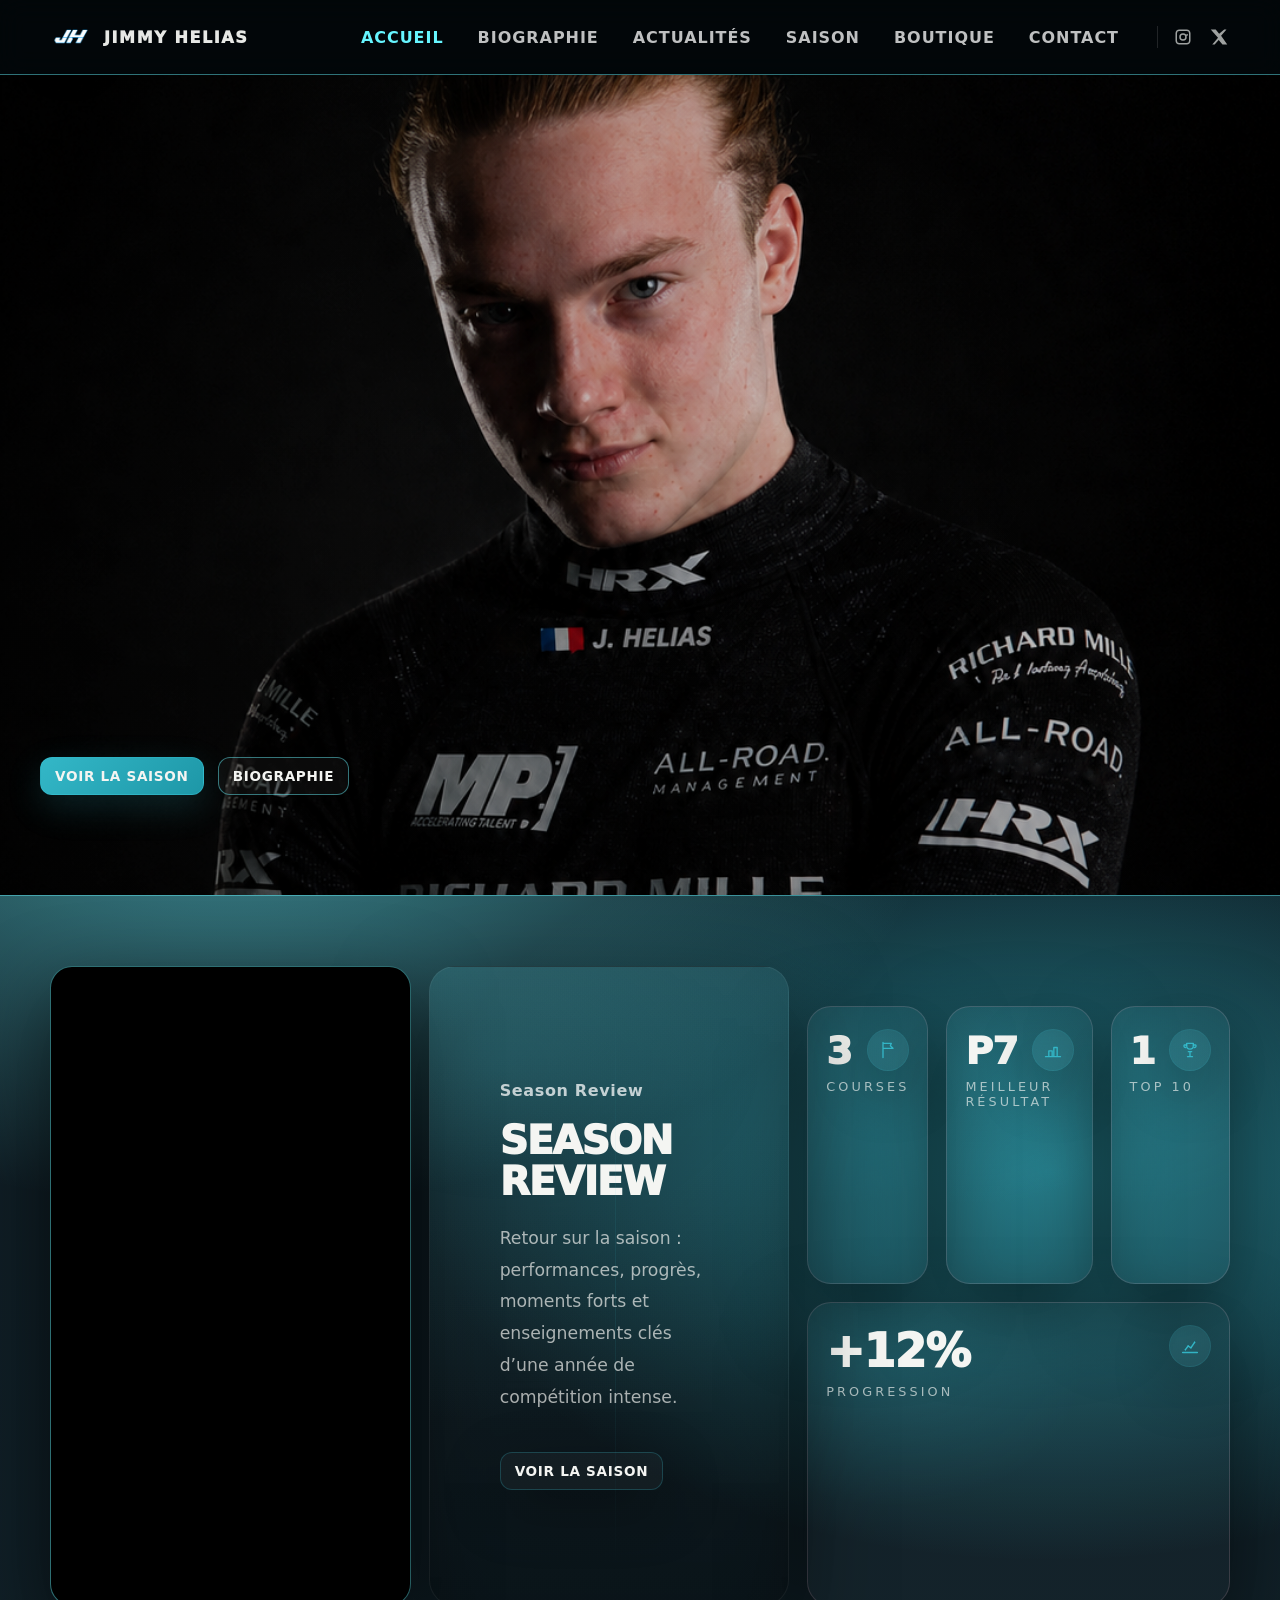
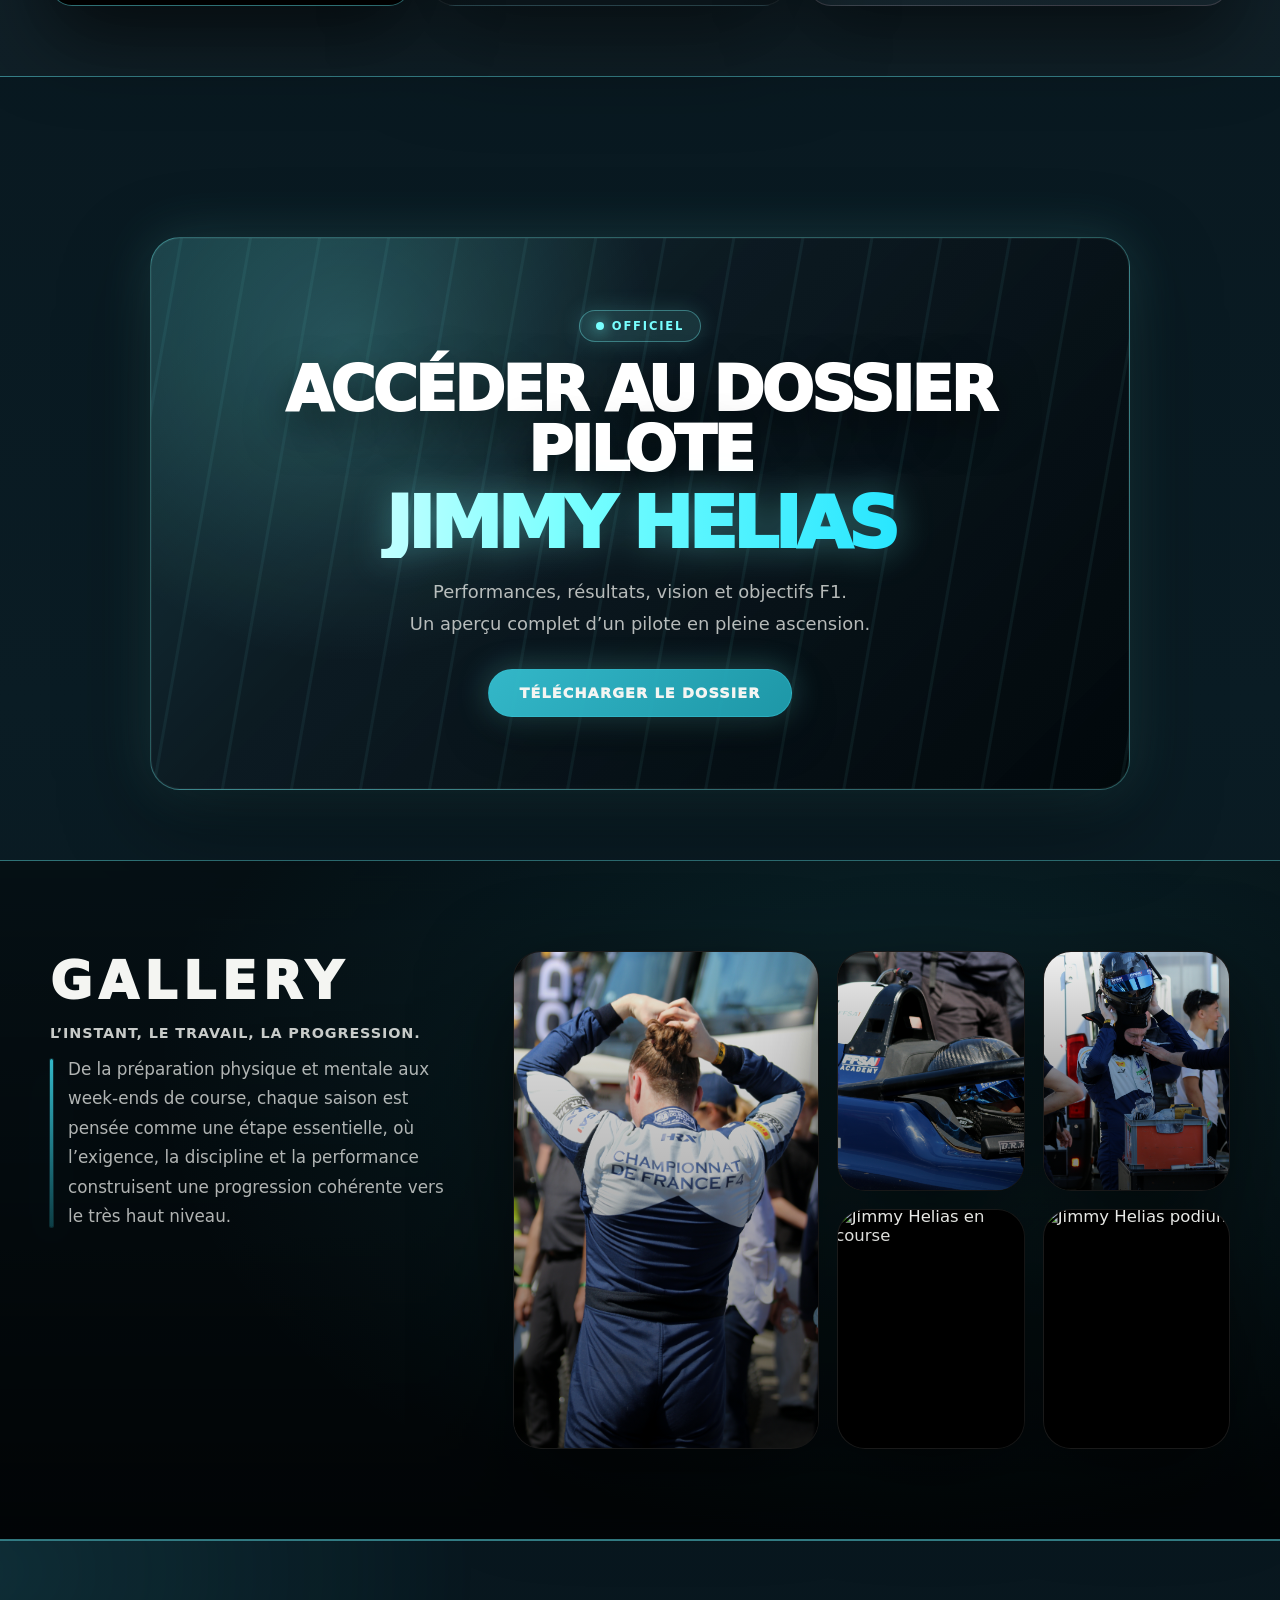
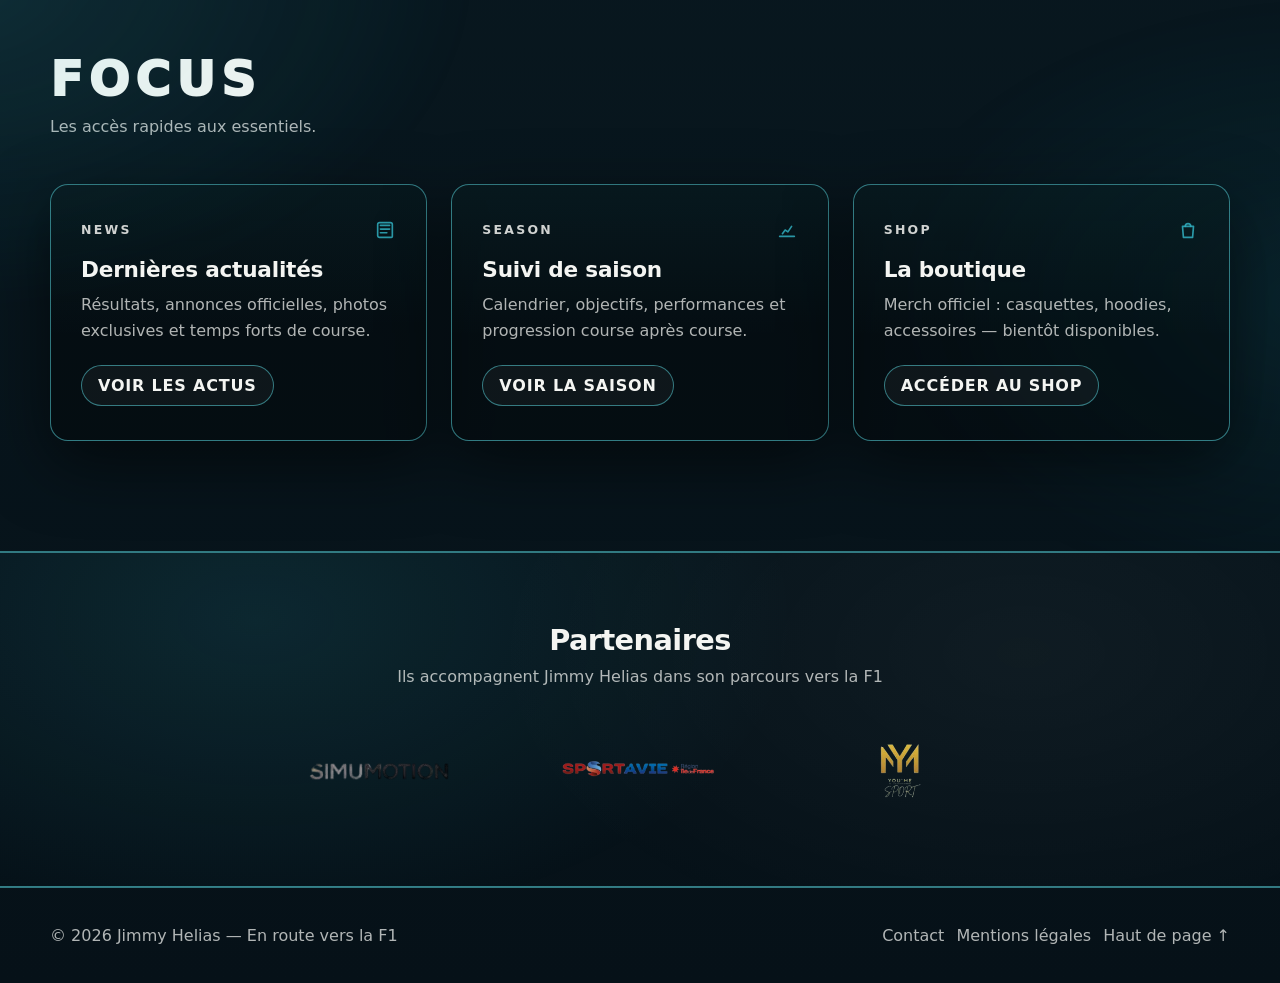
==== commit 83208dbe: "retrait de la section à propos" ====
--- a/index.html
+++ b/index.html
@@ -233,57 +233,6 @@
 
   <!-- ================= À PROPOS ================= -->
   <section class="section" id="about">
-  <div class="container">
-    <div class="section-head">
-      <h2>À propos</h2>
-      <p>Un pilote, une trajectoire, un objectif : progresser étape par étape vers l’élite.</p>
-    </div>
-
-    <div class="about-grid">
-
-      <article class="about-card">
-        <div class="about-icoWrap">
-          <!-- Speed / Performance -->
-          <svg class="about-ico" viewBox="0 0 24 24" aria-hidden="true">
-            <path d="M4 13a8 8 0 1 1 16 0" fill="none" stroke="currentColor" stroke-width="1.8" stroke-linecap="round"/>
-            <path d="M12 13l4-4" fill="none" stroke="currentColor" stroke-width="1.8" stroke-linecap="round"/>
-            <path d="M7 17h10" fill="none" stroke="currentColor" stroke-width="1.8" stroke-linecap="round"/>
-          </svg>
-        </div>
-        <h3>Performance</h3>
-        <p>Préparation, rigueur et travail au détail pour gagner des dixièmes.</p>
-      </article>
-
-      <article class="about-card">
-        <div class="about-icoWrap">
-          <!-- Target / Ambition -->
-          <svg class="about-ico" viewBox="0 0 24 24" aria-hidden="true">
-            <path d="M12 21a9 9 0 1 1 9-9" fill="none" stroke="currentColor" stroke-width="1.8" stroke-linecap="round"/>
-            <path d="M12 17a5 5 0 1 1 5-5" fill="none" stroke="currentColor" stroke-width="1.8" stroke-linecap="round"/>
-            <path d="M12 13a1 1 0 1 1 0-2" fill="none" stroke="currentColor" stroke-width="1.8" stroke-linecap="round"/>
-            <path d="M14 10l7-7" fill="none" stroke="currentColor" stroke-width="1.8" stroke-linecap="round"/>
-          </svg>
-        </div>
-        <h3>Ambition</h3>
-        <p>Une progression construite sur des bases solides, saison après saison.</p>
-      </article>
-
-      <article class="about-card">
-        <div class="about-icoWrap">
-          <!-- Community -->
-          <svg class="about-ico" viewBox="0 0 24 24" aria-hidden="true">
-            <path d="M16 11a3 3 0 1 0-6 0c0 1.7 1.3 3 3 3s3-1.3 3-3Z" fill="none" stroke="currentColor" stroke-width="1.8" stroke-linejoin="round"/>
-            <path d="M4 20c1.5-3 4.3-5 8-5s6.5 2 8 5" fill="none" stroke="currentColor" stroke-width="1.8" stroke-linecap="round"/>
-            <path d="M6 9a2.5 2.5 0 1 0-5 0c0 1.4 1.1 2.5 2.5 2.5S6 10.4 6 9Z" fill="none" stroke="currentColor" stroke-width="1.8" stroke-linejoin="round"/>
-            <path d="M23 9a2.5 2.5 0 1 0-5 0c0 1.4 1.1 2.5 2.5 2.5S23 10.4 23 9Z" fill="none" stroke="currentColor" stroke-width="1.8" stroke-linejoin="round"/>
-          </svg>
-        </div>
-        <h3>Communauté</h3>
-        <p>Vivre l’aventure ensemble : actus, coulisses, événements, shop.</p>
-      </article>
-
-    </div>
-
 
     <div class="about-cta ultra">
 
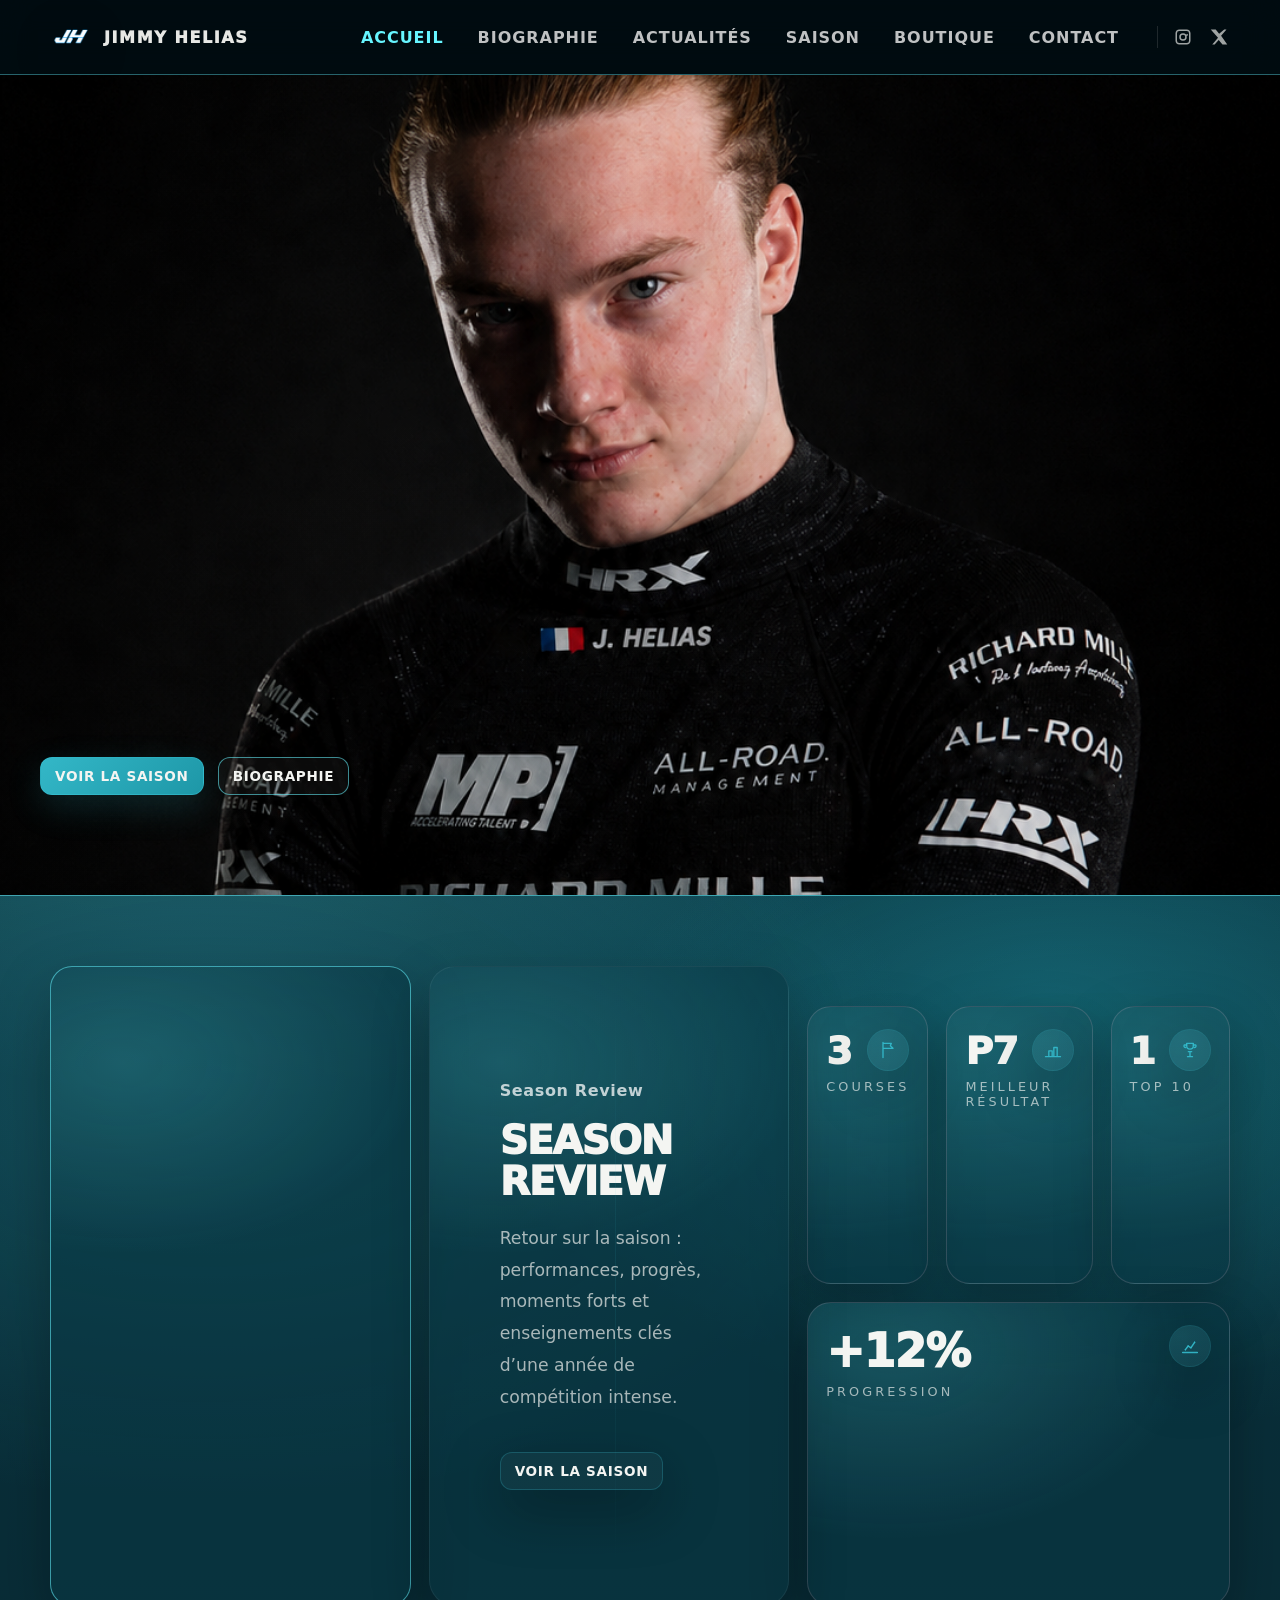
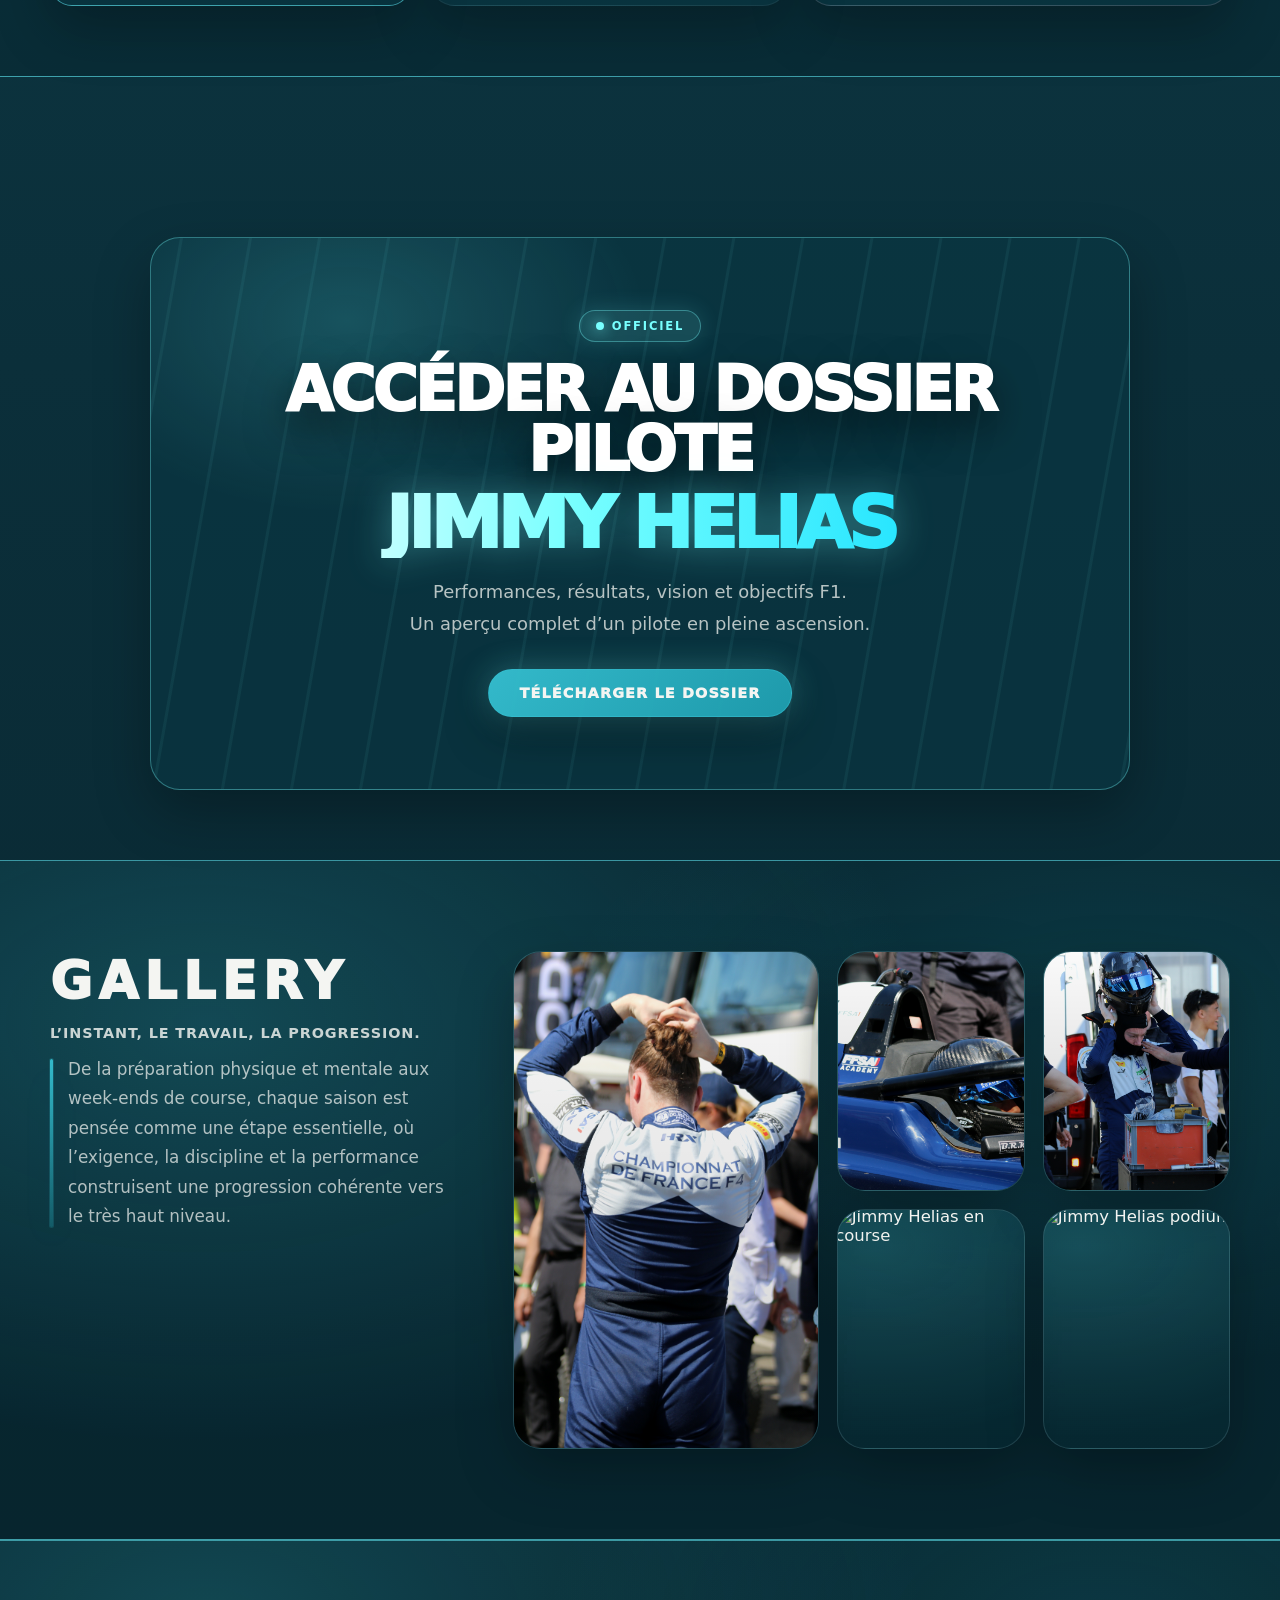
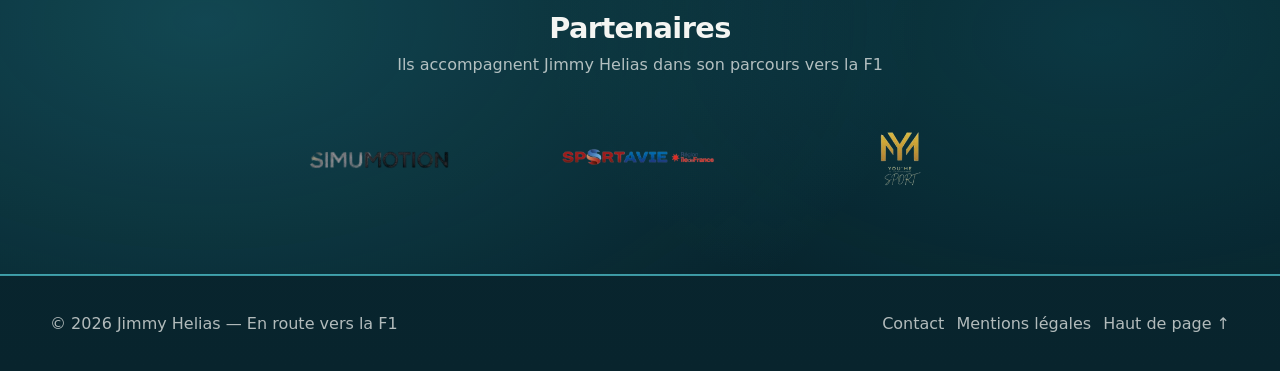
==== commit fec64458: "eclaircissement du site plus ajout de l'affiche de dijon" ====
--- a/index.html
+++ b/index.html
@@ -321,6 +321,8 @@
 
   <!-- ================= FOCUS ================= -->
   <!-- ================= FOCUS ================= -->
+
+<!--
 <section class="section focusSection" id="focus">
   <div class="focusBg" aria-hidden="true"></div>
 
@@ -332,7 +334,7 @@
 
     <div class="focusGrid">
 
-      <!-- NEWS -->
+      
       <article class="focusCard">
         <div class="focusTop">
           <span class="focusTag">NEWS</span>
@@ -349,7 +351,7 @@
         <a class="focusBtn" href="news.html">Voir les actus</a>
       </article>
 
-      <!-- SEASON -->
+      
       <article class="focusCard">
         <div class="focusTop">
           <span class="focusTag">SEASON</span>
@@ -365,7 +367,7 @@
         <a class="focusBtn" href="season.html">Voir la saison</a>
       </article>
 
-      <!-- SHOP -->
+      
       <article class="focusCard">
         <div class="focusTop">
           <span class="focusTag">SHOP</span>
@@ -384,6 +386,7 @@
     </div>
   </div>
 </section>
+ -->
 
 <section class="partnersSection">
   <div class="container">
--- a/assets/css/style.css
+++ b/assets/css/style.css
@@ -863,8 +863,9 @@
 .gallerySection{
   padding:90px 0;
   background:
-    radial-gradient(1200px 800px at 70% 30%, rgba(54,193,210,.12), transparent 62%),
-    linear-gradient(180deg, rgba(0,0,0,.40), rgba(0,0,0,.80));
+    radial-gradient(1200px 700px at 16% 24%, rgba(54,193,210,.30), transparent 60%),
+    radial-gradient(900px 520px at 86% 28%, rgba(31,159,176,.18), transparent 62%),
+    linear-gradient(180deg, rgba(0,0,0,.20), rgba(0,0,0,.08), rgba(0,0,0,.32));
   border-top:1px solid var(--line);
   border-bottom:1px solid var(--line);
 }
@@ -2080,4 +2081,81 @@
 
 
 
-/* ================= fin ajustement de jimmy ================= */+/* ================= fin ajustement de jimmy ================= */
+
+
+
+
+
+
+
+/* ================= FIX GLOBAL HOME PLUS CLAIR ================= */
+
+:root{
+  --bg:#0b2f3a;
+  --bg2:#0e4350;
+  --line:rgba(102,245,255,.55);
+}
+
+body{
+  background:
+    radial-gradient(1200px 760px at 18% 18%, rgba(102,245,255,.42), transparent 60%),
+    radial-gradient(1050px 650px at 82% 28%, rgba(51,234,255,.34), transparent 60%),
+    linear-gradient(180deg, #0e4350 0%, #0b2f3a 55%, #08242d 100%) !important;
+}
+
+/* enlève le gros filtre noir des sections */
+.section.alt,
+.gallerySection,
+.partnersSection,
+.focusSection{
+  background:
+    radial-gradient(1200px 700px at 16% 24%, rgba(54,193,210,.22), transparent 60%),
+    radial-gradient(900px 520px at 86% 28%, rgba(31,159,176,.16), transparent 62%),
+    rgba(8,36,45,.35) !important;
+}
+
+/* hero moins noir */
+.hero.hero-cinematic{
+  background:#0b2f3a !important;
+}
+
+.hero-overlay{
+  background:
+    linear-gradient(90deg, rgba(0,0,0,.18) 0%, rgba(0,0,0,.08) 45%, transparent 100%),
+    linear-gradient(180deg, transparent 0%, rgba(0,0,0,.04) 45%, rgba(0,0,0,.12) 100%) !important;
+}
+
+/* cartes moins noires */
+.season-review,
+.focusCard,
+.about-card,
+.stat,
+.video-card,
+.galleryCard,
+.about-cta.ultra{
+  background:
+    radial-gradient(500px 320px at 20% 15%, rgba(102,245,255,.16), transparent 60%),
+    rgba(10,55,68,.58) !important;
+
+  box-shadow: 0 22px 55px rgba(0,0,0,.28) !important;
+}
+
+/* filtre noir sur les images de galerie réduit */
+.galleryCard::after{
+  background: linear-gradient(180deg, rgba(0,0,0,.02), rgba(0,0,0,.18)) !important;
+}
+
+/* header moins noir */
+.site-header{
+  background: rgba(5,35,45,.72) !important;
+}
+
+/* =================FIN FIX HOME PLUS CLAIR ================= */
+
+/* Navbar un peu plus foncée */
+.site-header{
+  background: rgba(0, 8, 12, .94) !important;
+  backdrop-filter: blur(14px);
+  border-bottom: 1px solid rgba(102,245,255,.38);
+}
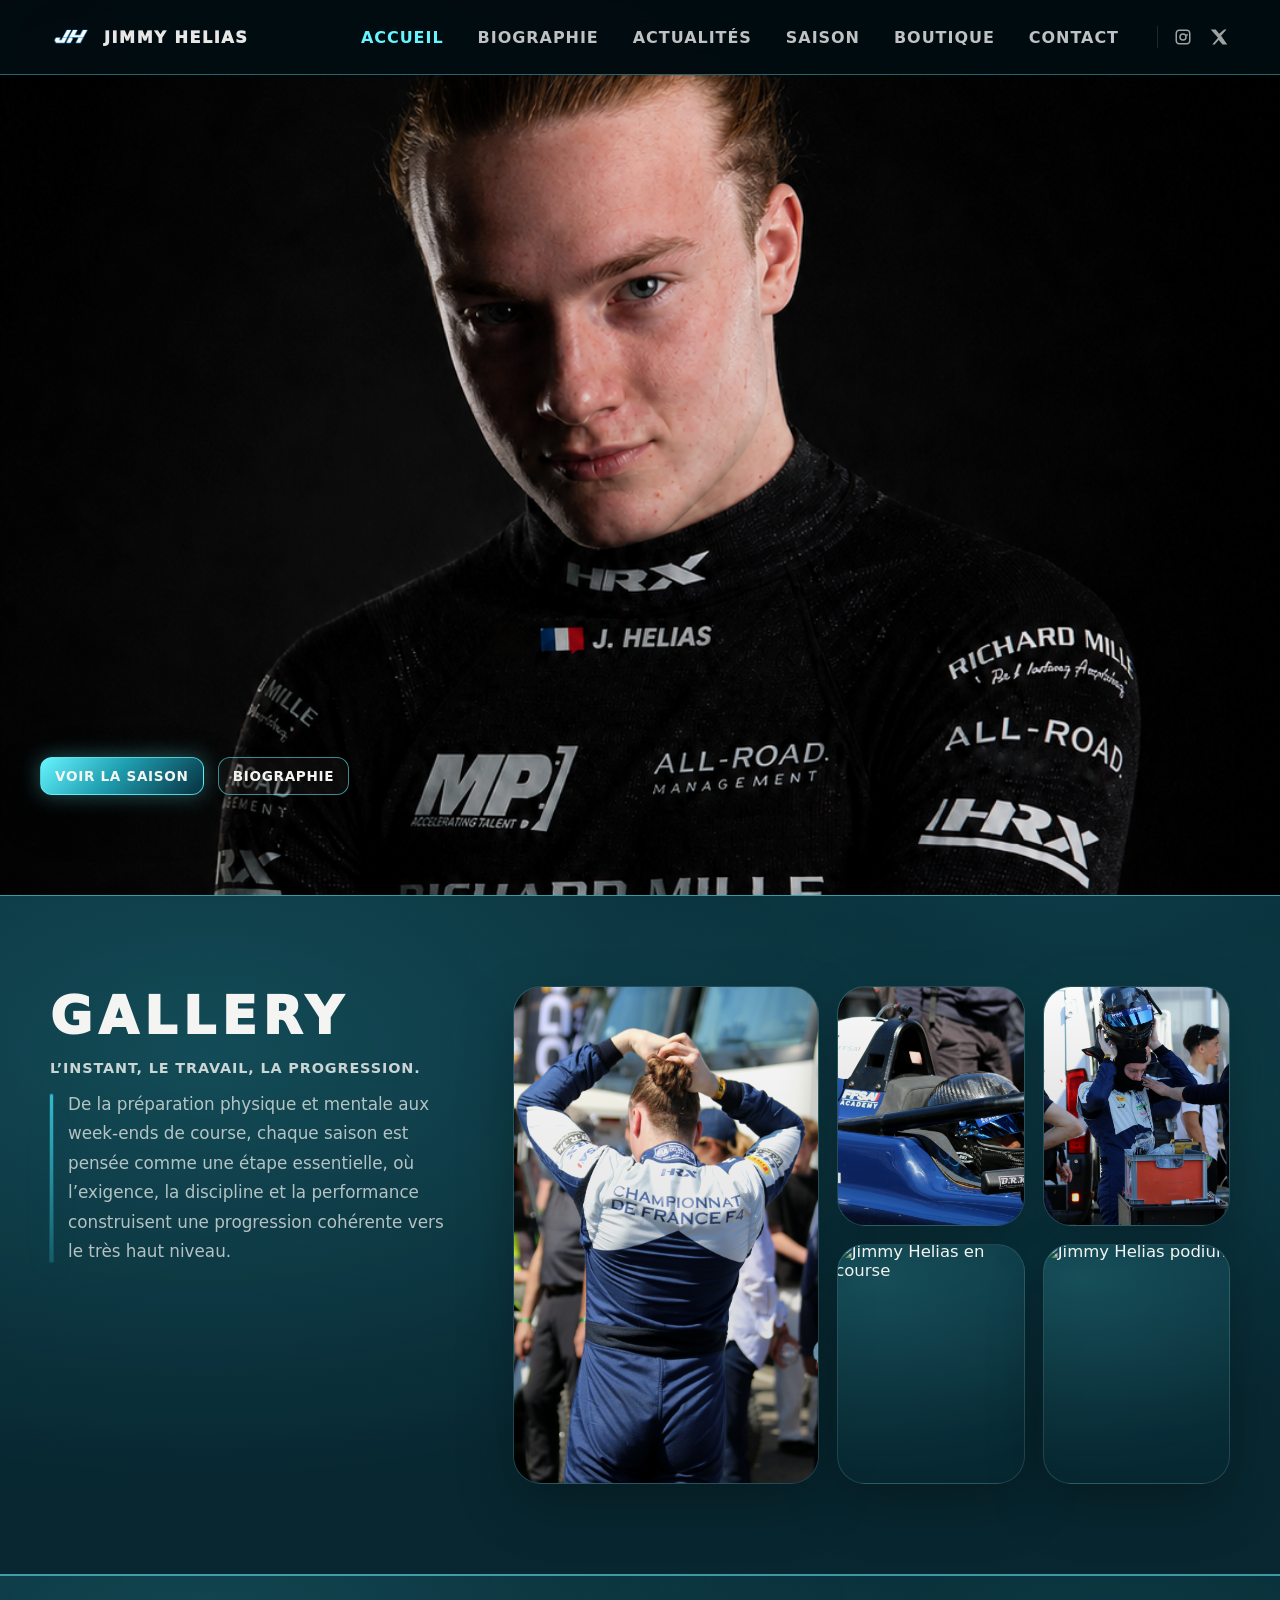
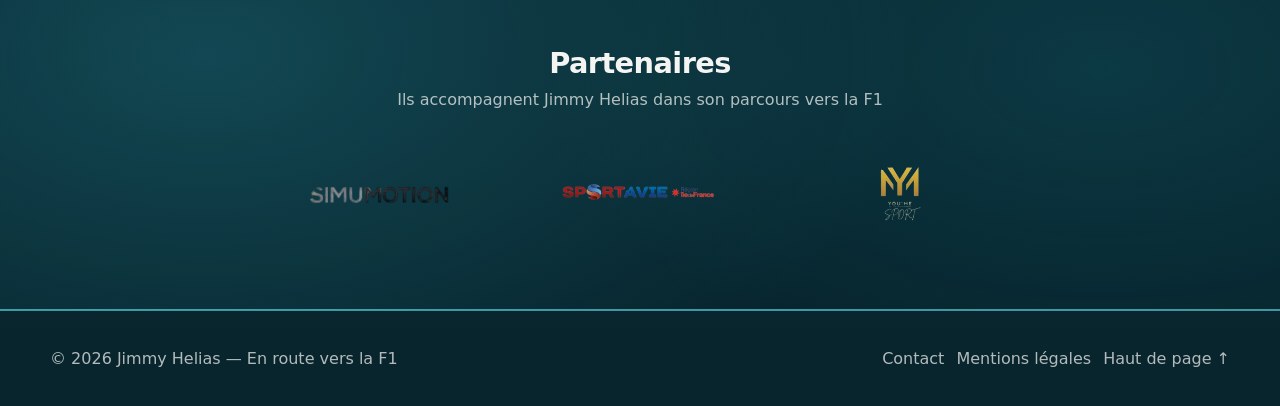
==== commit fd6ab49e: "retrait de la section saison review dans l'index, ajout de la vdo karting avec effet et ajout d'un e" ====
--- a/index.html
+++ b/index.html
@@ -138,10 +138,12 @@
 
 
 
+
+<!--
 <section class="section alt" id="videos">
   <div class="container videos-layout">
 
-    <!-- LEFT : videos -->
+   
     <div class="videos-left">
 
       <div class="video-grid">
@@ -150,7 +152,7 @@
         </div>
 
 
-    <!-- RIGHT : season review -->
+   
     <aside class="season-review">
       <span class="season-tag">Season Review</span>
 
@@ -172,7 +174,7 @@
       <span class="value">3</span>
 
       <span class="stat-icoWrap">
-        <!-- Flag icon -->
+        
         <svg class="stat-ico" viewBox="0 0 24 24" aria-hidden="true">
           <path d="M6 3v18M6 4h10l-1.2 3L18 10H6" fill="none" stroke="currentColor" stroke-width="1.8" stroke-linecap="round" stroke-linejoin="round"/>
         </svg>
@@ -186,7 +188,7 @@
       <span class="value">P7</span>
 
       <span class="stat-icoWrap">
-        <!-- Podium icon -->
+        
         <svg class="stat-ico" viewBox="0 0 24 24" aria-hidden="true">
           <path d="M7 20v-7h4v7M13 20V9h4v11M3 20h18" fill="none" stroke="currentColor" stroke-width="1.8" stroke-linecap="round" stroke-linejoin="round"/>
         </svg>
@@ -200,7 +202,7 @@
       <span class="value">1</span>
 
       <span class="stat-icoWrap">
-        <!-- Trophy icon -->
+        
         <svg class="stat-ico" viewBox="0 0 24 24" aria-hidden="true">
           <path d="M8 4h8v3a4 4 0 0 1-8 0V4Z" fill="none" stroke="currentColor" stroke-width="1.8" stroke-linejoin="round"/>
           <path d="M10 14h4M9 20h6M12 14v6" fill="none" stroke="currentColor" stroke-width="1.8" stroke-linecap="round"/>
@@ -216,7 +218,7 @@
       <span class="value">+12%</span>
 
       <span class="stat-icoWrap">
-        <!-- Chart icon -->
+        
         <svg class="stat-ico big" viewBox="0 0 24 24" aria-hidden="true">
           <path d="M4 19h16M7 16l3-4 3 2 4-6" fill="none" stroke="currentColor" stroke-width="1.8" stroke-linecap="round" stroke-linejoin="round"/>
           <path d="M7 16v0M10 12v0M13 14v0M17 8v0" fill="none" stroke="currentColor" stroke-width="1.8" stroke-linecap="round"/>
@@ -231,7 +233,7 @@
 
 
 
-  <!-- ================= À PROPOS ================= -->
+  
   <section class="section" id="about">
 
     <div class="about-cta ultra">
@@ -260,6 +262,8 @@
 
   </div>
 </section>
+
+-->
 
 <!-- ================= gallery ================= -->
 
--- a/assets/css/style.css
+++ b/assets/css/style.css
@@ -202,6 +202,108 @@
   border-color:rgba(54,193,210,.45);
   box-shadow:0 12px 35px rgba(54,193,210,.18);
 }
+
+/* ================= BOUTON VOIR LA SAISON — EFFET CAMÉRA F1 ================= */
+
+.hero .btn-primary{
+  position:relative;
+  overflow:hidden;
+  isolation:isolate;
+  background:
+    linear-gradient(135deg, #66f5ff 0%, #1f9fb0 45%, #063040 100%);
+  border:1px solid rgba(102,245,255,.75);
+  box-shadow:
+    0 0 22px rgba(102,245,255,.35),
+    0 18px 45px rgba(0,0,0,.35);
+  animation: cameraFocus 3.2s ease-in-out infinite;
+}
+
+/* balayage façon caméra / lumière de paddock */
+.hero .btn-primary::before{
+  content:"";
+  position:absolute;
+  inset:-40%;
+  z-index:-1;
+  background:
+    linear-gradient(
+      115deg,
+      transparent 35%,
+      rgba(255,255,255,.55) 48%,
+      rgba(102,245,255,.35) 52%,
+      transparent 65%
+    );
+  transform:translateX(-90%) skewX(-18deg);
+  animation: cameraSweep 2.4s ease-in-out infinite;
+}
+
+/* zoom focus très léger */
+.hero .btn-primary::after{
+  content:"";
+  position:absolute;
+  inset:0;
+  border-radius:inherit;
+  border:1px solid rgba(255,255,255,.45);
+  opacity:0;
+  transform:scale(.88);
+  animation: focusFrame 3.2s ease-in-out infinite;
+}
+
+.hero .btn-primary:hover{
+  transform:translateY(-4px) scale(1.05);
+  filter:contrast(1.08) brightness(1.12);
+  box-shadow:
+    0 0 38px rgba(102,245,255,.75),
+    0 28px 70px rgba(0,0,0,.45);
+}
+
+@keyframes cameraFocus{
+  0%,100%{
+    transform:scale(1);
+    filter:brightness(1);
+  }
+  45%{
+    transform:scale(1.025);
+    filter:brightness(1.16);
+  }
+  55%{
+    transform:scale(.995);
+    filter:brightness(1.04);
+  }
+}
+
+@keyframes cameraSweep{
+  0%{
+    transform:translateX(-100%) skewX(-18deg);
+    opacity:0;
+  }
+  35%{
+    opacity:.9;
+  }
+  65%{
+    transform:translateX(100%) skewX(-18deg);
+    opacity:.9;
+  }
+  100%{
+    transform:translateX(100%) skewX(-18deg);
+    opacity:0;
+  }
+}
+
+@keyframes focusFrame{
+  0%,70%,100%{
+    opacity:0;
+    transform:scale(.88);
+  }
+  45%{
+    opacity:.8;
+    transform:scale(1);
+  }
+}
+
+
+
+
+
 
 .btn-primary:hover{
   transform:translateY(-2px);
@@ -2158,4 +2260,51 @@
   background: rgba(0, 8, 12, .94) !important;
   backdrop-filter: blur(14px);
   border-bottom: 1px solid rgba(102,245,255,.38);
-}+}
+
+
+
+
+
+
+/* ================= GALLERY SWIPE MOBILE ================= */
+
+@media (max-width: 768px){
+
+  .galleryRight{
+    overflow-x:auto !important;
+    overflow-y:hidden !important;
+    padding-bottom:14px;
+    scroll-snap-type:x mandatory;
+    -webkit-overflow-scrolling:touch;
+  }
+
+  .galleryGrid.galleryGrid--mag{
+    display:flex !important;
+    gap:16px;
+    width:max-content;
+  }
+
+  .galleryGrid--mag .galleryCard{
+    flex:0 0 78vw;
+    height:420px !important;
+    scroll-snap-align:start;
+  }
+
+  .galleryGrid--mag .galleryCard img{
+    width:100%;
+    height:100%;
+    object-fit:cover;
+  }
+
+  .galleryRight::-webkit-scrollbar{
+    height:6px;
+  }
+
+  .galleryRight::-webkit-scrollbar-thumb{
+    background:rgba(120,255,255,.35);
+    border-radius:999px;
+  }
+}
+
+/* ================= FIN GALLERY SWIPE MOBILE ================= */
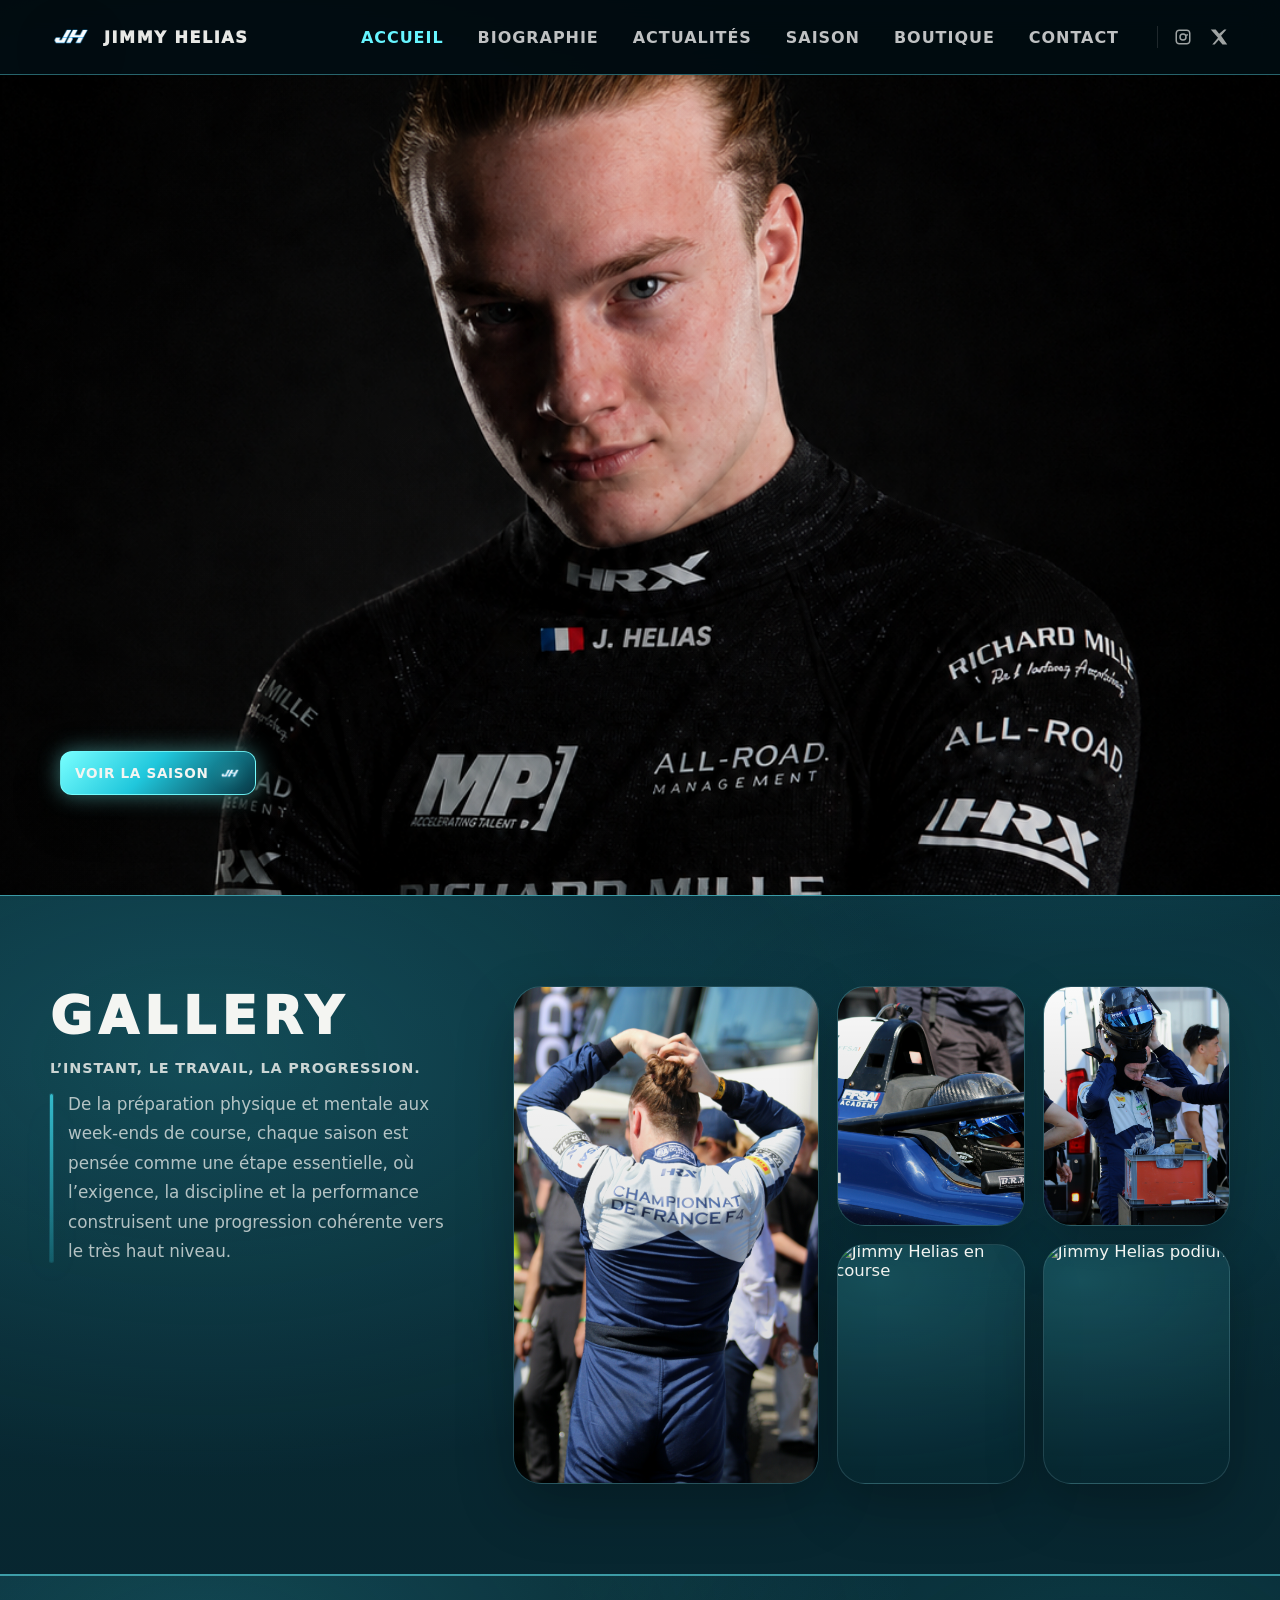
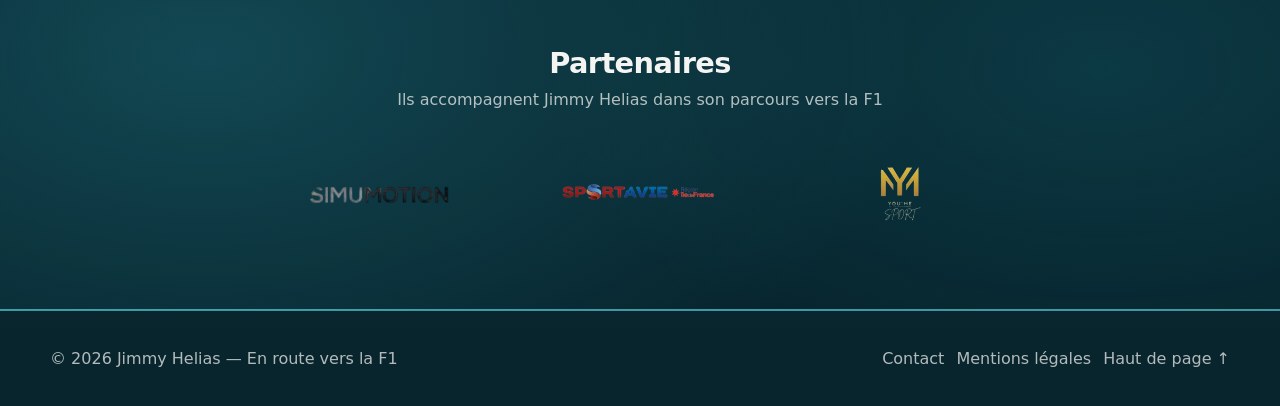
==== commit b3854032: "Retrait du bouton biographie" ====
--- a/index.html
+++ b/index.html
@@ -130,7 +130,6 @@
     <div class="hero-copy hero-copy--buttons-only">
       <div class="actions hero-actions-only">
         <a class="btn btn-primary" href="season.html">Voir la saison</a>
-        <a class="btn btn-outline" href="biography.html">Biographie</a>
       </div>
     </div>
   </div>
--- a/assets/css/style.css
+++ b/assets/css/style.css
@@ -203,101 +203,150 @@
   box-shadow:0 12px 35px rgba(54,193,210,.18);
 }
 
-/* ================= BOUTON VOIR LA SAISON — EFFET CAMÉRA F1 ================= */
+/* ================= BOUTON VOIR LA SAISON — SPEED CTA ================= */
 
 .hero .btn-primary{
   position:relative;
   overflow:hidden;
   isolation:isolate;
+
   background:
-    linear-gradient(135deg, #66f5ff 0%, #1f9fb0 45%, #063040 100%);
-  border:1px solid rgba(102,245,255,.75);
+    linear-gradient(135deg, #78ffff 0%, #20c7dc 45%, #073644 100%);
+  border:1px solid rgba(120,255,255,.85);
+
   box-shadow:
-    0 0 22px rgba(102,245,255,.35),
-    0 18px 45px rgba(0,0,0,.35);
-  animation: cameraFocus 3.2s ease-in-out infinite;
-}
-
-/* balayage façon caméra / lumière de paddock */
+    0 0 22px rgba(120,255,255,.45),
+    0 18px 45px rgba(0,0,0,.38);
+
+  animation: ctaMagnet 1.8s ease-in-out infinite;
+}
+
+/* lumière rapide qui traverse */
 .hero .btn-primary::before{
   content:"";
   position:absolute;
-  inset:-40%;
-  z-index:-1;
-  background:
-    linear-gradient(
-      115deg,
-      transparent 35%,
-      rgba(255,255,255,.55) 48%,
-      rgba(102,245,255,.35) 52%,
-      transparent 65%
-    );
-  transform:translateX(-90%) skewX(-18deg);
-  animation: cameraSweep 2.4s ease-in-out infinite;
-}
-
-/* zoom focus très léger */
+  top:-60%;
+  left:-80%;
+  width:55%;
+  height:220%;
+  background:linear-gradient(
+    110deg,
+    transparent 0%,
+    rgba(255,255,255,.85) 45%,
+    rgba(120,255,255,.55) 55%,
+    transparent 80%
+  );
+  transform:skewX(-22deg);
+  animation: ctaFlash 2.1s ease-in-out infinite;
+}
+
+/* flèche animée intégrée */
 .hero .btn-primary::after{
   content:"";
-  position:absolute;
-  inset:0;
-  border-radius:inherit;
-  border:1px solid rgba(255,255,255,.45);
-  opacity:0;
-  transform:scale(.88);
-  animation: focusFrame 3.2s ease-in-out infinite;
-}
+  display:inline-block;
+  width:22px;
+  height:22px;
+  margin-left:10px;
+
+  background:url("../img/JH_NEON.png") no-repeat center;
+  background-size:contain;
+
+  position:relative;
+  z-index:2;
+
+  filter: drop-shadow(0 0 8px rgba(120,255,255,.6));
+
+  animation: logoMove .8s ease-in-out infinite;
+}
+
+
+@keyframes logoMove{
+  0%,100%{ transform:translateX(0); }
+  50%{ transform:translateX(6px); }
+}
+
+.hero .btn-primary::after{
+  opacity:.95;
+  transition:.3s;
+}
+
+.hero .btn-primary:hover::after{
+  transform:translateX(10px) scale(1.1);
+  opacity:1;
+}
+
+@media (max-width: 768px){
+
+  .hero .btn-primary{
+    display:flex;
+    align-items:center;
+    justify-content:center;
+    gap:8px; /* espace texte + logo propre */
+  }
+
+  .hero .btn-primary::after{
+    margin-left:0; /* ❌ enlève le décalage */
+    transform:none;
+  }
+
+}
+
+
+.hero-actions-only{
+  margin-left:20px; /* ajuste : 10px / 30px selon ton goût */
+}
+
+.hero-copy--buttons-only{
+  margin-left:40px; /* décalage global */
+}
+
+@media (max-width: 768px){
+
+  .hero-actions-only{
+    margin-top:40px; /* descend le bouton */
+  }
+
+}
+
+
+
+
+
+
+/* =================FIN  BOUTON VOIR LA SAISON — SPEED CTA ================= */
+
 
 .hero .btn-primary:hover{
-  transform:translateY(-4px) scale(1.05);
-  filter:contrast(1.08) brightness(1.12);
+  transform:translateY(-5px) scale(1.07);
+  background:
+    linear-gradient(135deg, #ffffff 0%, #78ffff 35%, #20c7dc 100%);
+  color:#021018;
   box-shadow:
-    0 0 38px rgba(102,245,255,.75),
-    0 28px 70px rgba(0,0,0,.45);
-}
-
-@keyframes cameraFocus{
+    0 0 45px rgba(120,255,255,.95),
+    0 30px 80px rgba(0,0,0,.48);
+}
+
+@keyframes ctaMagnet{
   0%,100%{
-    transform:scale(1);
+    transform:translateY(0) scale(1);
     filter:brightness(1);
   }
-  45%{
-    transform:scale(1.025);
-    filter:brightness(1.16);
-  }
-  55%{
-    transform:scale(.995);
-    filter:brightness(1.04);
-  }
-}
-
-@keyframes cameraSweep{
-  0%{
-    transform:translateX(-100%) skewX(-18deg);
-    opacity:0;
-  }
-  35%{
-    opacity:.9;
-  }
-  65%{
-    transform:translateX(100%) skewX(-18deg);
-    opacity:.9;
-  }
-  100%{
-    transform:translateX(100%) skewX(-18deg);
-    opacity:0;
-  }
-}
-
-@keyframes focusFrame{
-  0%,70%,100%{
-    opacity:0;
-    transform:scale(.88);
-  }
-  45%{
-    opacity:.8;
-    transform:scale(1);
-  }
+  50%{
+    transform:translateY(-2px) scale(1.025);
+    filter:brightness(1.18);
+  }
+}
+
+@keyframes ctaFlash{
+  0%{ left:-90%; opacity:0; }
+  25%{ opacity:1; }
+  55%{ left:130%; opacity:1; }
+  100%{ left:130%; opacity:0; }
+}
+
+@keyframes arrowPush{
+  0%,100%{ transform:translateX(0); }
+  50%{ transform:translateX(6px); }
 }
 
 
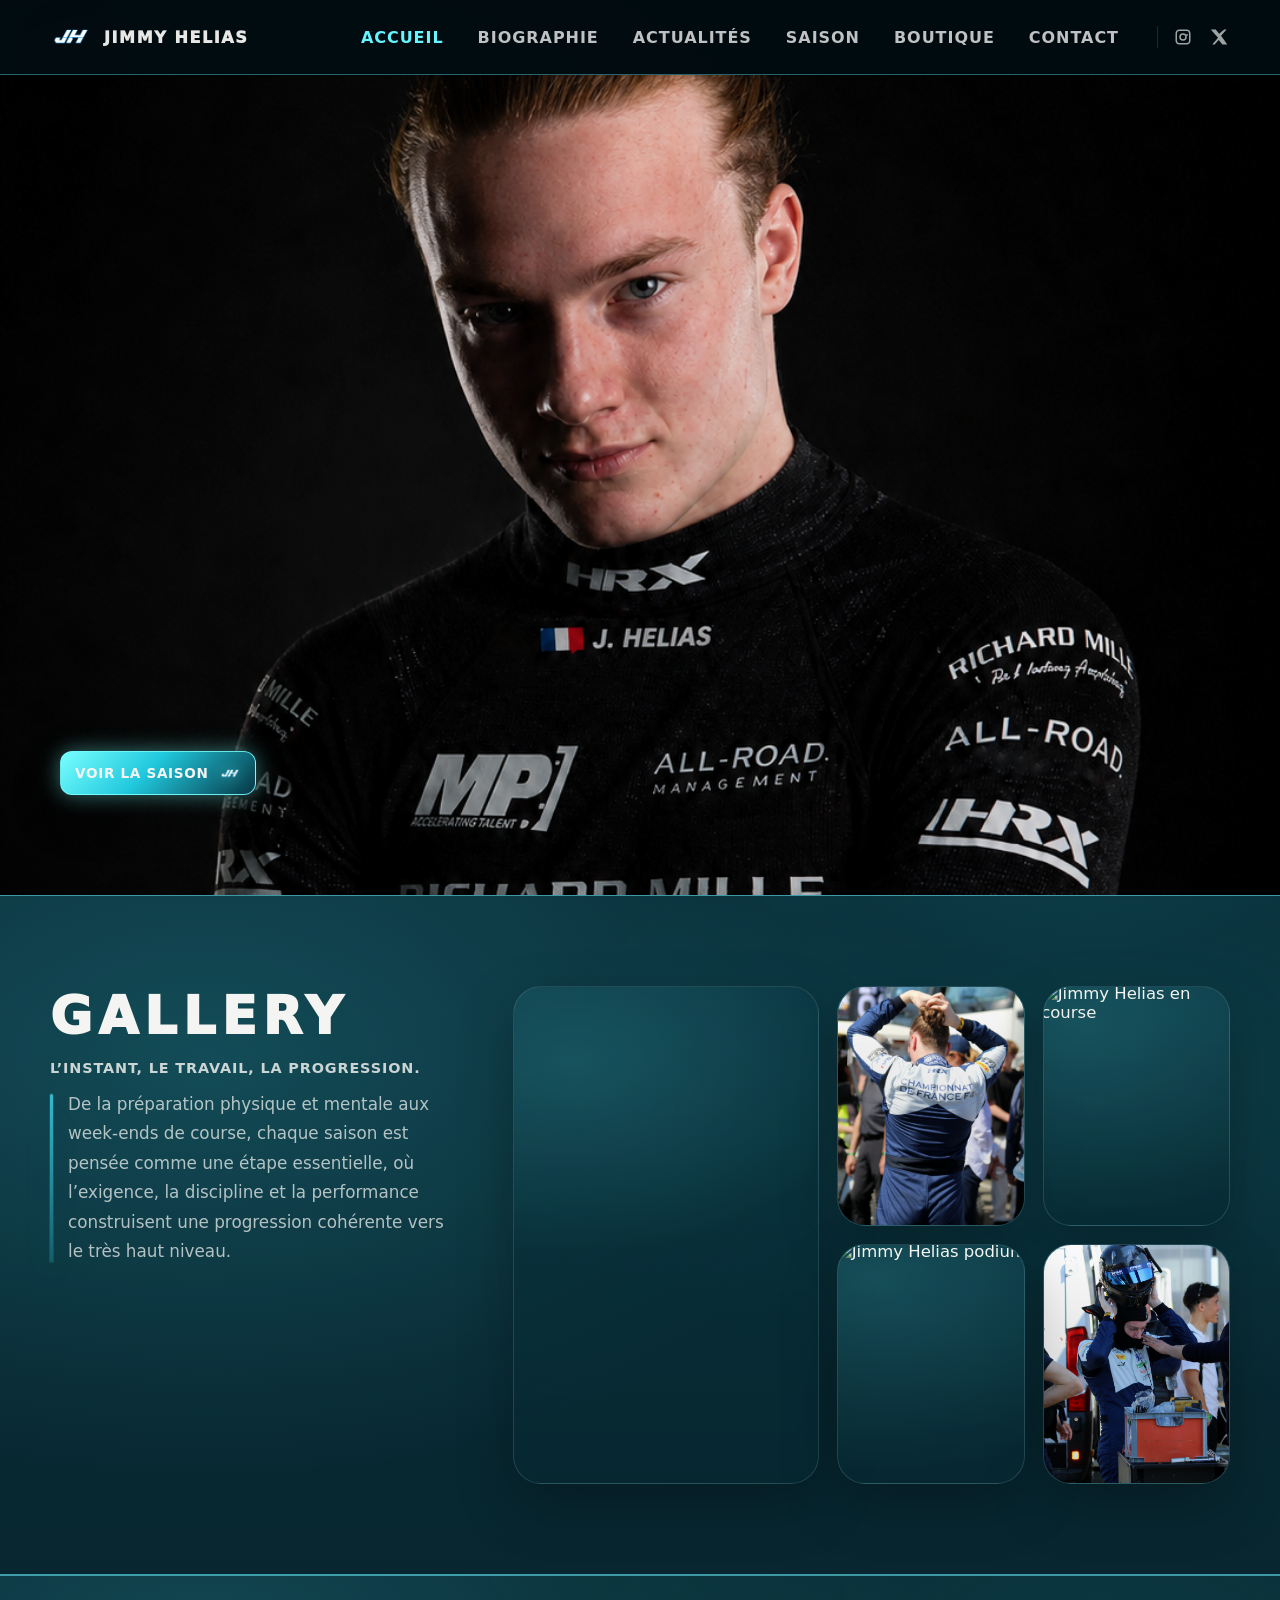
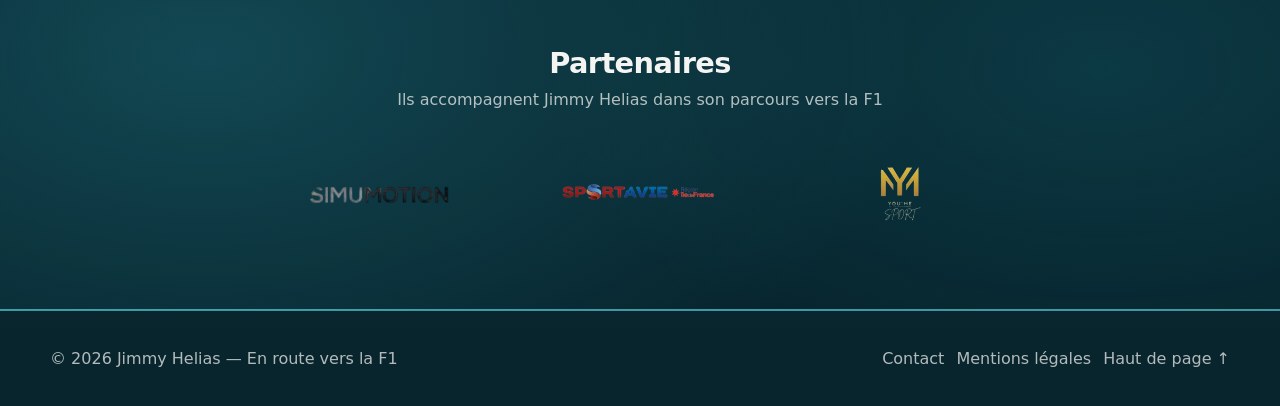
==== commit 95dcffc1: "Ajout de la video depassement de jimmy" ====
--- a/index.html
+++ b/index.html
@@ -289,30 +289,38 @@
     <div class="galleryRight">
      <div class="galleryGrid galleryGrid--mag">
 
-  <a class="galleryCard g2" href="assets/img/Dos.JPG">
+
+    <div class="galleryCard g2">
+      <video 
+        autoplay 
+        muted 
+        loop 
+        playsinline 
+        preload="auto"
+        class="galleryVideo">
+        
+        <source src="assets/vdo/DepassementJimmyNogaro.mp4" type="video/mp4">
+        
+      </video>
+    </div>
+
+  <a class="galleryCard g3" href="assets/img/Dos.JPG">
     <img src="assets/img/Dos.JPG" alt="Jimmy Helias casque" />
   </a>
 
-  <a class="galleryCard g3" href="assets/img/Voiture4.JPG">
-    <img src="assets/img/Voiture4.JPG" alt="Jimmy Helias portrait kart" />
-  </a>
-
   <!--  IMAGE AJOUTÉE ICI POUR COMBLER LE TROU -->
-  <a class="galleryCard g7" href="assets/img/file.JPG">
+  <a class="galleryCard g4" href="assets/img/file.JPG">
     <img src="assets/img/file.JPG" alt="Jimmy Helias en course" />
   </a>
 
-  <a class="galleryCard g4" href="assets/img/EnfileCasque.JPG">
+  <a class="galleryCard g5" href="assets/img/EnfileCasque.JPG">
     <img src="assets/img/EnfileCasque.JPG" alt="Jimmy Helias en piste" />
   </a>
 
-  <a class="galleryCard g5" href="assets/img/VoitureDepart.JPG">
+  <a class="galleryCard g7" href="assets/img/VoitureDepart.JPG">
     <img src="assets/img/VoitureDepart.JPG" alt="Jimmy Helias podium" />
   </a>
 
-  <a class="galleryCard g6" href="assets/img/EnfileCasque.JPG">
-    <img src="assets/img/EnfileCasque.JPG" alt="Jimmy Helias trophée" />
-  </a>
 
 </div>
 
--- a/assets/css/style.css
+++ b/assets/css/style.css
@@ -304,10 +304,18 @@
 
   .hero-actions-only{
     margin-top:40px; /* descend le bouton */
-  }
-
-}
-
+    margin-left:0 !important;
+
+    display:flex;
+    justify-content:center;
+  }
+
+  .hero .btn-primary{
+    width:92%;
+    max-width:340px;
+  }
+
+}
 
 
 
@@ -1147,6 +1155,38 @@
   }
   .galleryGrid--mag .g6{ display:block; } /* on remet la 6e sur mobile */
 }
+
+
+
+
+
+
+
+
+/* ================= Vdo dépassement JImmy ================= */
+.galleryVideo{
+  width:100%;
+  height:100%;
+  object-fit:cover;
+  display:block;
+
+  filter:
+    contrast(1.08)
+    saturate(1.08)
+    brightness(1.02);
+
+  transition: transform .5s ease;
+}
+
+.galleryCard:hover .galleryVideo{
+  transform:scale(1.05);
+}
+/* ================= Fin Vdo dépassement JImmy ================= */
+
+
+
+
+
 
 
 /* ================= LIGHTBOX ================= */
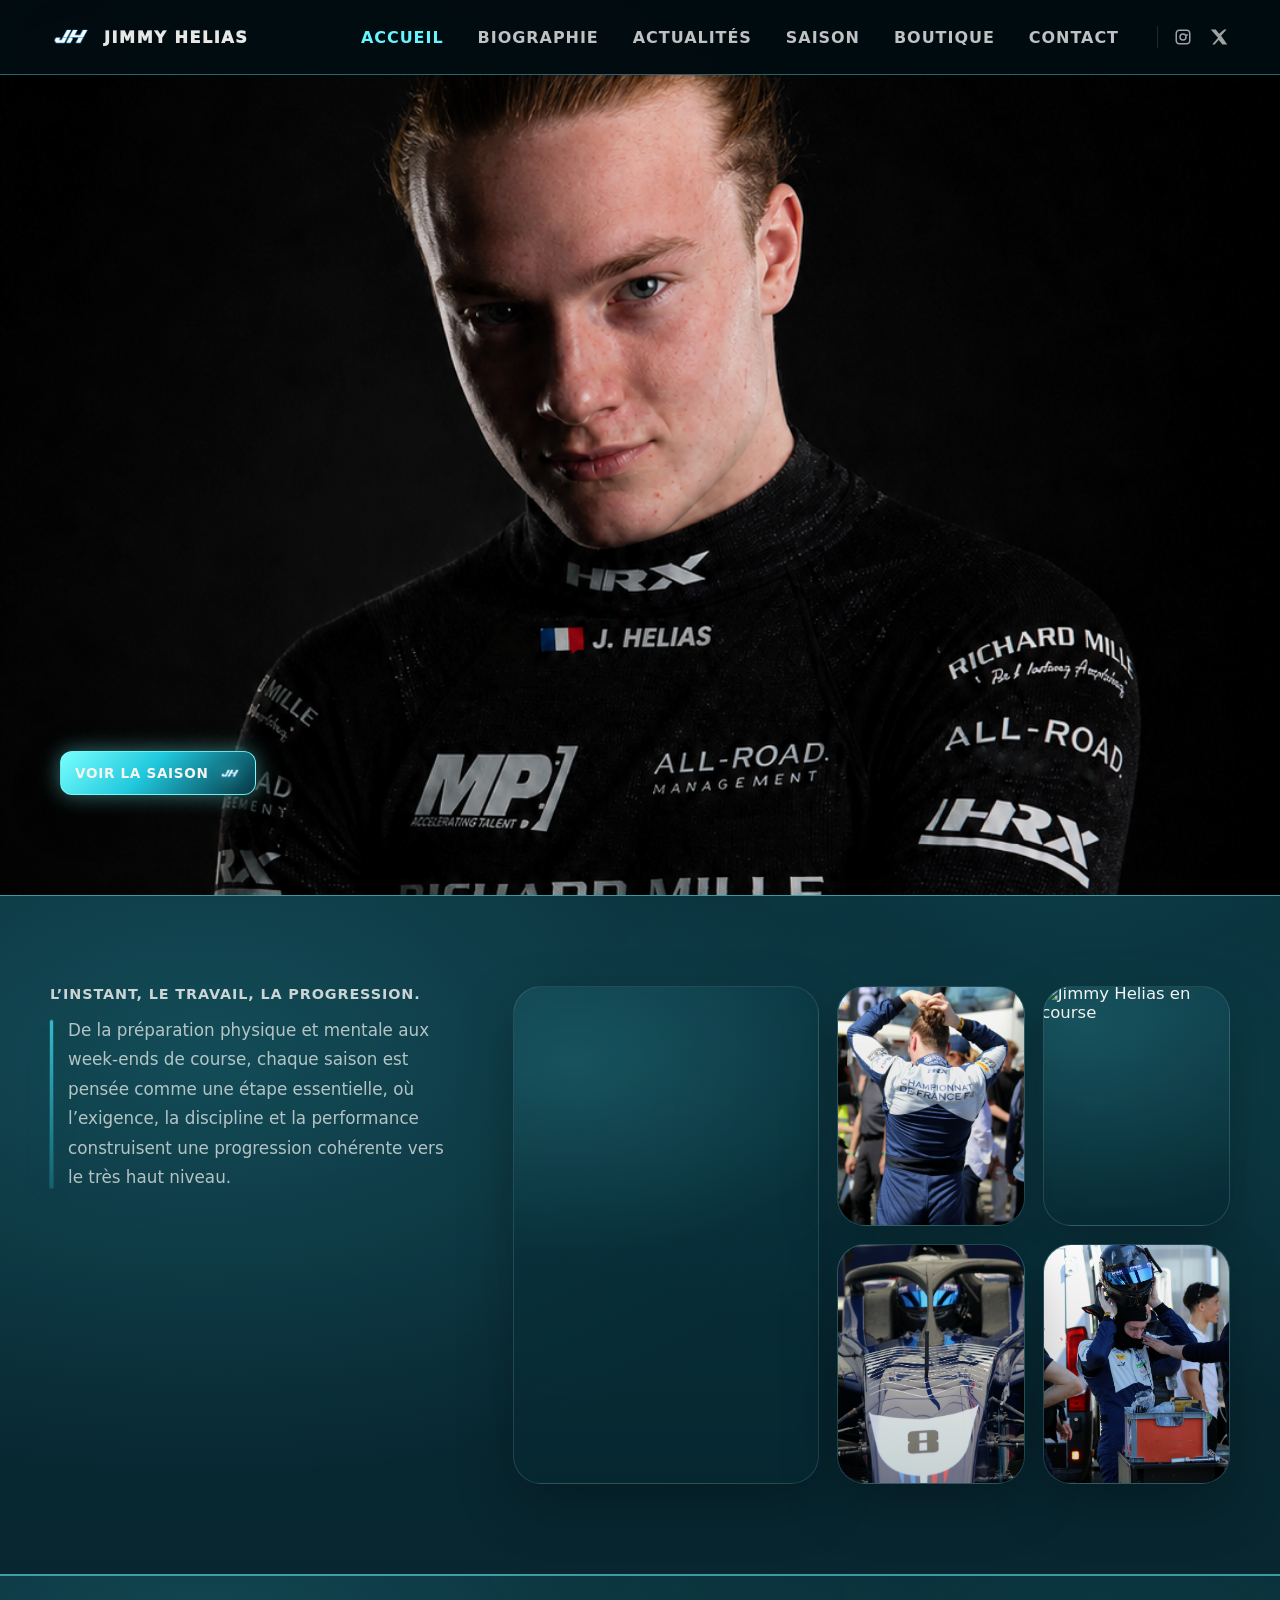
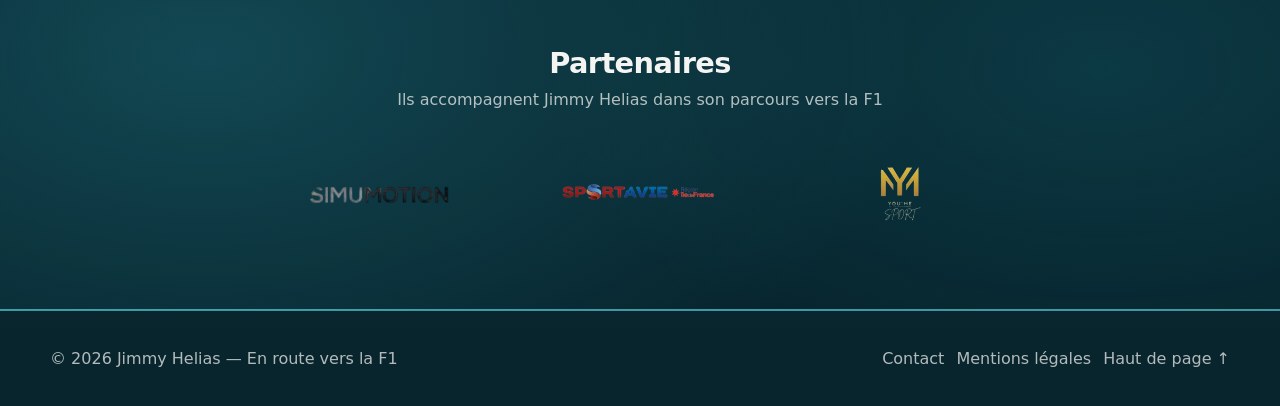
==== commit 725072f5: "changement des photos" ====
--- a/index.html
+++ b/index.html
@@ -272,7 +272,6 @@
     <!-- LEFT (sticky) -->
     <div class="galleryLeft">
       <div class="galleryHead">
-        <h2 class="galleryTitle">GALLERY</h2>
         <p class="galleryKicker">L’instant, le travail, la progression.</p>
 
         <blockquote class="galleryQuote">
@@ -318,7 +317,7 @@
   </a>
 
   <a class="galleryCard g7" href="assets/img/VoitureDepart.JPG">
-    <img src="assets/img/VoitureDepart.JPG" alt="Jimmy Helias podium" />
+    <img src="assets/img/Voiture7.jpeg" alt="Jimmy Helias podium" />
   </a>
 
 
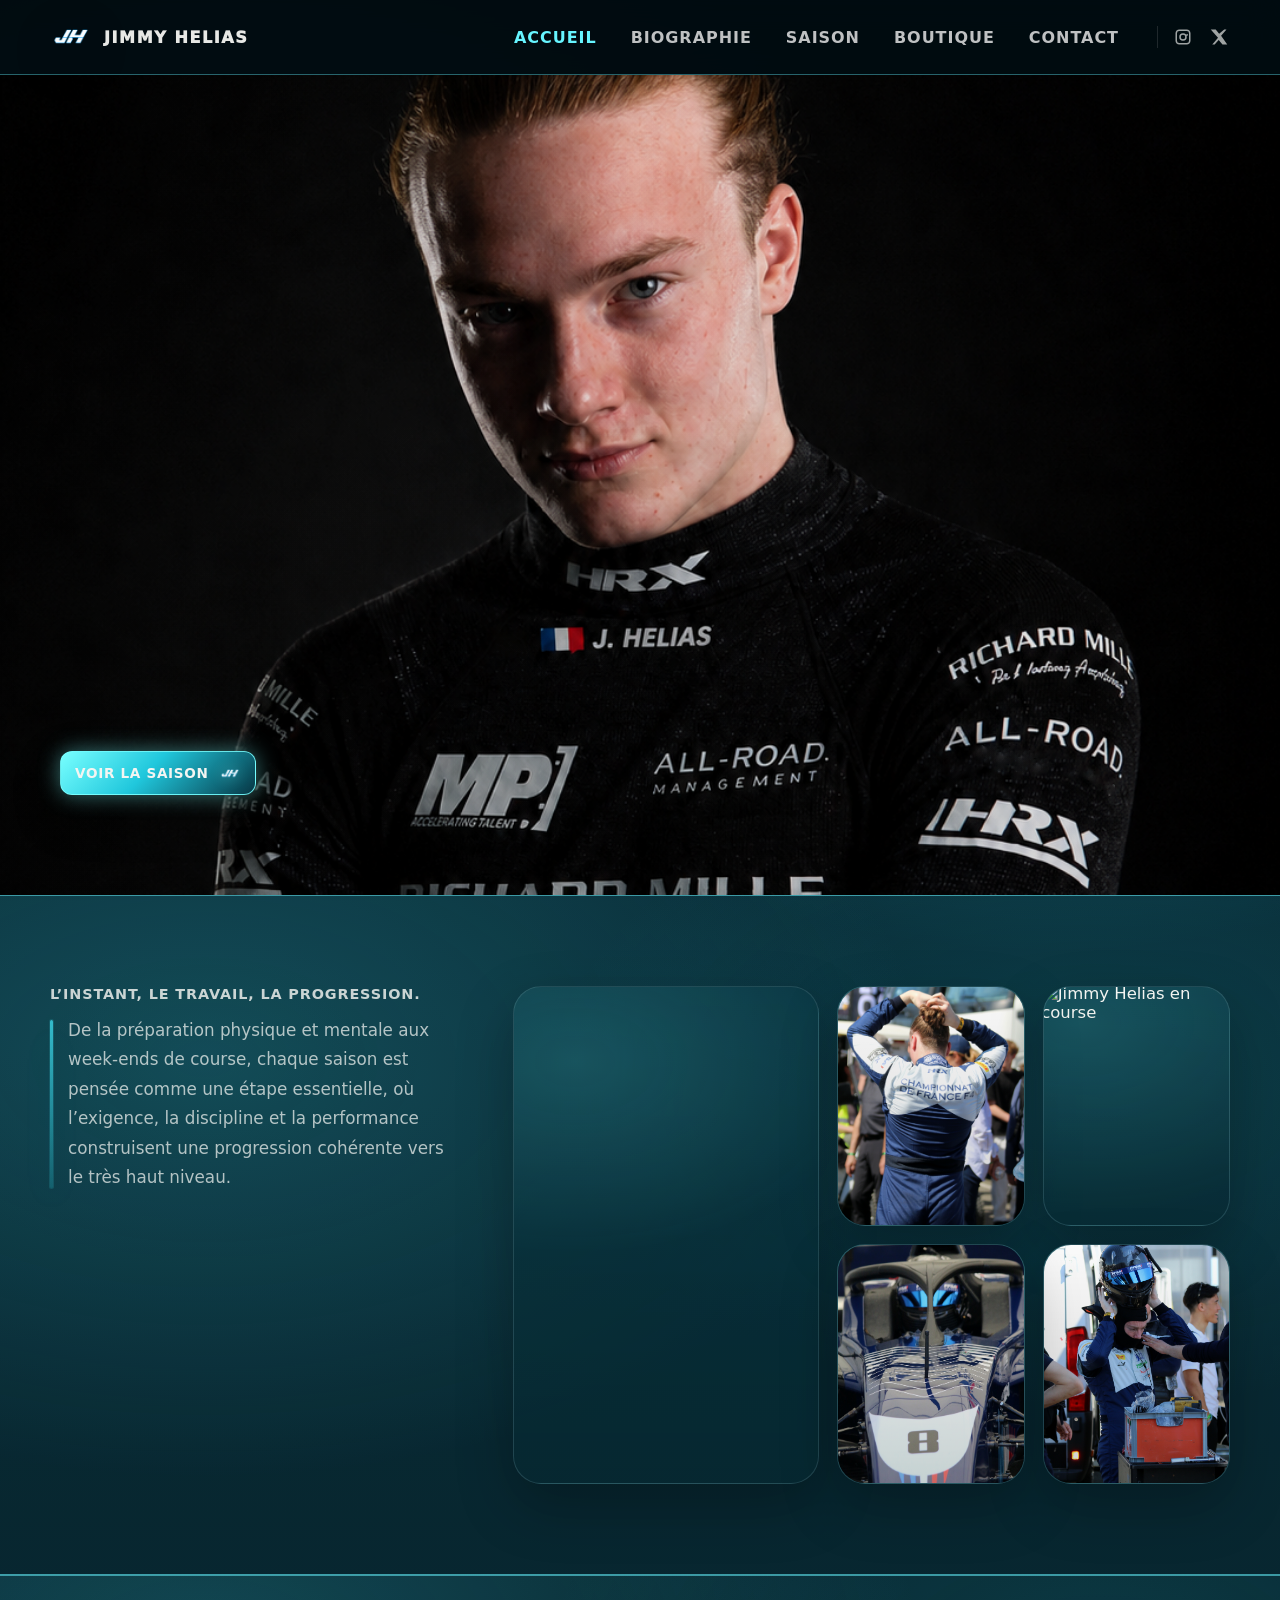
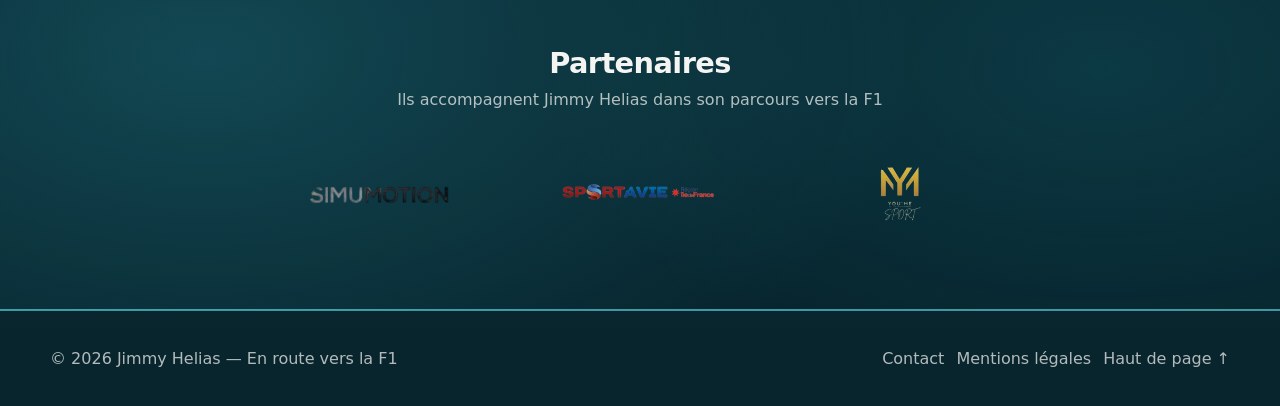
==== commit 0ac04dad: "retrait page actu" ====
--- a/index.html
+++ b/index.html
@@ -89,7 +89,6 @@
     <nav class="nav" aria-label="Navigation principale">
   <a class="nav-link is-active" href="index.html">Accueil</a>
   <a class="nav-link" href="biography.html">Biographie</a>
-  <a class="nav-link" href="news.html">Actualités</a>
   <a class="nav-link" href="season.html">Saison</a>
   <a class="nav-link" href="shop.html">Boutique</a>
   <a class="nav-link" href="contact.html">Contact</a>
--- a/assets/css/style.css
+++ b/assets/css/style.css
@@ -2396,4 +2396,8 @@
   }
 }
 
-/* ================= FIN GALLERY SWIPE MOBILE ================= */+/* ================= FIN GALLERY SWIPE MOBILE ================= */
+
+
+/* ================= NAVBAR RESPONSIVE FIX FINAL ================= */
+
